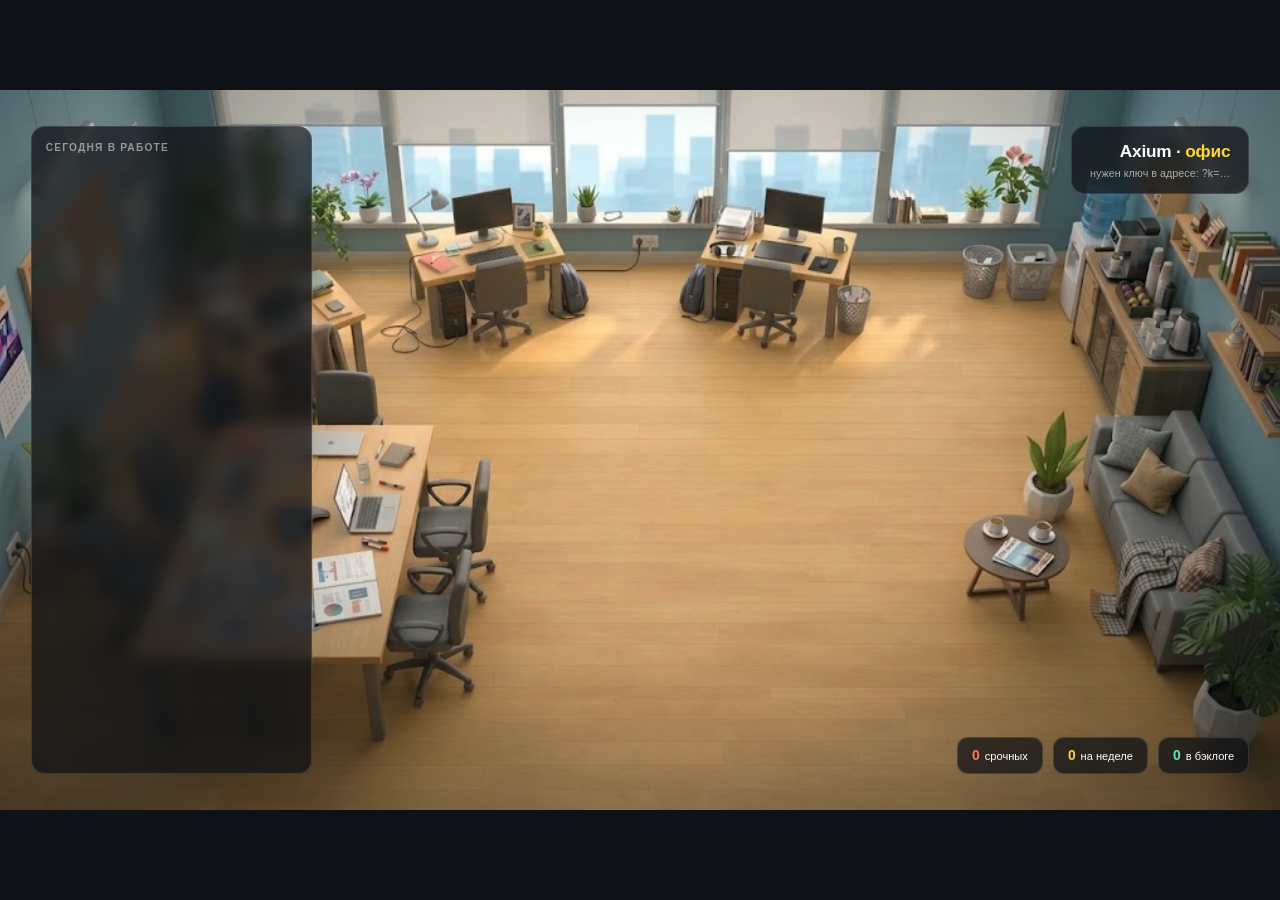
==== showcase.html @ 6e71ca3c "Add files via upload" ====
<!doctype html>
<html lang="ru">
<head>
<meta charset="utf-8">
<meta name="viewport" content="width=device-width, initial-scale=1">
<meta name="robots" content="noindex, nofollow">
<title>Axium · Офис</title>
<style>
  *{box-sizing:border-box; margin:0; padding:0}
  body{
    background:#0e1116; overflow:hidden; height:100vh;
    font:15px/1.4 -apple-system,BlinkMacSystemFont,"Segoe UI",Roboto,Arial,sans-serif;
    color:#fff; display:flex; align-items:center; justify-content:center;
  }
  .room{
    position:relative; width:min(100vw, calc(100vh * 16 / 9));
    aspect-ratio:16/9; overflow:hidden; background:#cbb9a4 center/cover no-repeat;
    background-image:url('office.png');
  }
  .room::after{
    content:''; position:absolute; inset:0; pointer-events:none;
    background:radial-gradient(ellipse at 50% 42%, rgba(0,0,0,0) 45%, rgba(10,14,20,.42) 100%);
  }

  /* ── шапка ── */
  .plate{
    position:absolute; right:2.4%; top:5%; z-index:5; text-align:right;
    background:rgba(14,17,22,.72); backdrop-filter:blur(8px);
    border:1px solid rgba(255,255,255,.12); border-radius:14px;
    padding:12px 18px; animation:fadeDown .8s both .2s;
  }
  .plate h1{font-size:1.15em; letter-spacing:-.2px; font-weight:650}
  .plate h1 span{color:#ffd43b}
  .plate p{font-size:.72em; opacity:.6; margin-top:3px}

  /* ── правая панель ── */
  .panel{
    position:absolute; left:2.4%; top:5%; bottom:5%; width:22%; z-index:5;
    background:rgba(14,17,22,.72); backdrop-filter:blur(8px);
    border:1px solid rgba(255,255,255,.12); border-radius:14px;
    padding:14px; display:flex; flex-direction:column; gap:7px;
    animation:fadeDown .8s both .4s;
  }
  .panel h2{font-size:.68em; letter-spacing:1.2px; text-transform:uppercase; opacity:.5}
  .row{
    display:flex; gap:8px; align-items:flex-start;
    background:rgba(255,255,255,.06); border-radius:9px; padding:7px 9px;
    font-size:.72em; line-height:1.3; opacity:0;
    animation:rowIn .5s forwards;
  }
  .row i{width:3px; align-self:stretch; border-radius:2px; flex:none}
  .row b{display:block; font-weight:500}
  .row small{opacity:.5; font-size:.85em}
  .row.hot{background:rgba(222,53,11,.18)}
  .panel .more{font-size:.68em; opacity:.4; margin-top:auto; text-align:right}

  /* ── люди ── */
  .guy{
    position:absolute; z-index:4; width:3.4%;
    transition:left 2.6s cubic-bezier(.45,.05,.3,1);
    transform:translateX(-50%);
  }
  .guy .spot{
    position:absolute; left:50%; bottom:-6%; width:150%; height:16%;
    transform:translateX(-50%); border-radius:50%;
    background:rgba(255,212,59,.75); filter:blur(.5px);
    box-shadow:0 0 14px rgba(255,212,59,.5);
  }
  .guy svg{position:relative; width:100%; display:block; filter:drop-shadow(0 6px 10px rgba(0,0,0,.35))}
  .guy.walk .leg-l{animation:step .46s linear infinite}
  .guy.walk .leg-r{animation:step .46s linear infinite .23s}
  .guy .torso{animation:idle 2.6s ease-in-out infinite}
  .guy.walk .torso{animation:bob .46s ease-in-out infinite}
  .tag{
    position:absolute; left:50%; top:102%; transform:translateX(-50%);
    background:#ffd43b; color:#1b1b1b; font-size:.62em; font-weight:650;
    padding:2px 9px; border-radius:999px; white-space:nowrap;
  }
  .bubble{
    position:absolute; left:50%; bottom:112%; transform:translateX(-50%) translateY(6px);
    width:max-content; max-width:16vw;
    background:rgba(255,255,255,.95); color:#1b2434;
    font-size:.68em; line-height:1.25; padding:7px 10px; border-radius:10px;
    box-shadow:0 8px 20px rgba(0,0,0,.3); opacity:0;
    transition:opacity .5s, transform .5s;
  }
  .bubble.on{opacity:1; transform:translateX(-50%) translateY(0)}
  .bubble::after{
    content:''; position:absolute; left:50%; top:100%; transform:translateX(-50%);
    border:6px solid transparent; border-top-color:rgba(255,255,255,.95);
  }
  .bubble b{display:block; font-size:.82em; font-weight:600; opacity:.45; margin-bottom:1px}
  .bubble.late{background:#ffe3dc}
  .bubble.late b{color:#b3310a; opacity:1}

  /* ── нижняя строка ── */
  .ticker{
    position:absolute; right:2.4%; bottom:5%; z-index:5; display:flex; gap:10px;
    animation:fadeUp .8s both .6s;
  }
  .ticker div{
    background:rgba(14,17,22,.72); backdrop-filter:blur(8px);
    border:1px solid rgba(255,255,255,.12); border-radius:11px;
    padding:8px 14px; font-size:.74em;
  }
  .ticker b{font-size:1.25em; font-weight:650; margin-right:5px}
  .ticker .r b{color:#ff7b5c}
  .ticker .y b{color:#ffd43b}
  .ticker .g b{color:#63e6be}

  @keyframes step{0%{transform:rotate(17deg)}50%{transform:rotate(-17deg)}100%{transform:rotate(17deg)}}
  @keyframes bob{0%,100%{transform:translateY(0)}50%{transform:translateY(-1.5%)}}
  @keyframes idle{0%,100%{transform:translateY(0)}50%{transform:translateY(-.6%)}}
  @keyframes fadeDown{from{opacity:0; transform:translateY(-14px)}to{opacity:1; transform:none}}
  @keyframes fadeUp{from{opacity:0; transform:translateY(14px)}to{opacity:1; transform:none}}
  @keyframes rowIn{to{opacity:1}}
</style>
</head>
<body>
<div class="room" id="room">
  <div class="plate">
    <h1>Axium · <span>офис</span></h1>
    <p id="sub">загружаю…</p>
  </div>

  <aside class="panel">
    <h2>Сегодня в работе</h2>
    <div id="rows"></div>
    <div class="more" id="more"></div>
  </aside>

  <div class="ticker">
    <div class="r"><b id="tHot">0</b>срочных</div>
    <div class="y"><b id="tWeek">0</b>на неделе</div>
    <div class="g"><b id="tPool">0</b>в бэклоге</div>
  </div>
</div>

<script>
const API_URL = 'https://script.google.com/macros/s/AKfycbzBWd4uyyfDpYFpPw9EAl_Adtm6e4mAiniJgj2uBRmBkP5G5zhpqmqu1cF1BFzKp-pR/exec';
const KEY = new URLSearchParams(location.search).get('k') || '';

const HEX = { 'Призвание':'#9b8cff', 'Cosmica':'#ff7ab0', 'Racing Stars':'#ff8a5c', 'Общее':'#9aa7b8' };
const SHIRT = ['#4c6ef5','#12b886','#f59f00','#e8590c','#845ef7','#15aabf'];
const HAIR  = ['#2b2420','#4a3426','#17161a','#6b4a2f','#2f2b45','#3a2b22'];

/* точки на полу — проценты от ширины и высоты комнаты.
   Подгоняются под картинку office.png. */
const SPOTS = [
  { x:40, y:70 }, { x:51, y:82 }, { x:62, y:70 }, { x:72, y:82 },
  { x:45, y:90 }, { x:68, y:56 }
];

let DATA = null;

async function load() {
  if (!KEY) { document.getElementById('sub').textContent = 'нужен ключ в адресе: ?k=…'; return; }
  try {
    const r = await fetch(API_URL + '?k=' + encodeURIComponent(KEY));
    const d = await r.json();
    if (d.error) { document.getElementById('sub').textContent = 'доступ не подтверждён'; return; }
    DATA = d; draw();
  } catch (e) {
    document.getElementById('sub').textContent = 'нет связи с доской';
  }
}

function draw() {
  const items = DATA.items.filter(x => x.status !== 'waiting');
  const hot  = items.filter(x => x.urgent || x.status === 'overdue' || !(x.owners || []).length);
  const week = items.filter(x => x.status === 'week' || x.status === 'overdue');
  const pool = items.filter(x => x.status === 'noDate' || x.status === 'later');

  document.getElementById('sub').textContent =
    'живая доска задач · обновлено ' + DATA.updated;
  document.getElementById('tHot').textContent = hot.length;
  document.getElementById('tWeek').textContent = week.length;
  document.getElementById('tPool').textContent = pool.length;

  /* правая панель */
  const show = week.slice().sort(r0).slice(0, 7);
  document.getElementById('rows').innerHTML = show.map((x, i) =>
    '<div class="row' + (x.status === 'overdue' ? ' hot' : '') + '" style="animation-delay:' +
    (0.6 + i * 0.12) + 's"><i style="background:' + (HEX[x.project] || '#9aa7b8') + '"></i>' +
    '<span><b>' + esc(cut(x.title, 46)) + '</b><small>' + esc(x.owner || 'ничья') + ' · ' +
    esc(x.project) + '</small></span></div>').join('');
  document.getElementById('more').textContent =
    week.length > 7 ? 'и ещё ' + (week.length - 7) : '';

  /* люди */
  const names = [...new Set(DATA.items.flatMap(x => x.owners || []))].sort();
  const room = document.getElementById('room');
  [...room.querySelectorAll('.guy')].forEach(g => g.remove());

  const used = SPOTS.slice(0, Math.max(names.length, 1));
  names.forEach((name, i) => {
    const mine = items.filter(t => (t.owners || []).includes(name)).sort(r0);
    const el = document.createElement('div');
    el.className = 'guy';
    el.dataset.i = i;
    el.style.left = used[i % used.length].x + '%';
    el.style.top  = used[i % used.length].y + '%';
    el.innerHTML =
      '<div class="bubble"></div>' + figure(SHIRT[i % 6], HAIR[i % 6]) +
      '<div class="spot"></div><div class="tag">' + esc(name) + '</div>';
    room.appendChild(el);
    cycle(el, mine, i);
  });

  wander();
}

const r0 = (a, b) => rank(a) - rank(b) ||
  ((a.due || '9').localeCompare(b.due || '9'));
const rank = x => x.status === 'overdue' ? 0 : x.status === 'week' ? 1 : x.status === 'noDate' ? 3 : 2;

/* реплика над головой: задачи человека по кругу */
function cycle(el, tasks, i) {
  const b = el.querySelector('.bubble');
  if (!tasks.length) {
    b.className = 'bubble';
    b.innerHTML = '<b>свободен</b>можно подхватить срочное';
    setTimeout(() => b.classList.add('on'), 1200 + i * 400);
    return;
  }
  let k = 0;
  const show = () => {
    const t = tasks[k % tasks.length];
    b.className = 'bubble' + (t.status === 'overdue' ? ' late' : '');
    b.innerHTML = '<b>' + esc(t.status === 'overdue' ? 'просрочено' : t.project) + '</b>' +
                  esc(cut(t.title, 52));
    b.classList.add('on');
    setTimeout(() => { b.classList.remove('on'); k++; }, 4200);
  };
  setTimeout(() => { show(); setInterval(show, 6000); }, 900 + i * 700);
}

/* кто-то время от времени переходит на другое место */
function wander() {
  setInterval(() => {
    const guys = [...document.querySelectorAll('.guy')];
    if (guys.length < 2) return;
    const g = guys[Math.floor(Math.random() * guys.length)];
    const free = SPOTS.filter(s =>
      !guys.some(o => Math.abs(parseFloat(o.style.left) - s.x) < 2));
    if (!free.length) return;
    const to = free[Math.floor(Math.random() * free.length)];
    g.classList.add('walk');
    g.style.left = to.x + '%';
    g.style.top = to.y + '%';
    setTimeout(() => g.classList.remove('walk'), 2700);
  }, 7000);
}

function figure(shirt, hair) {
  return '<svg viewBox="0 0 40 96">' +
    '<g class="torso">' +
      '<circle cx="20" cy="17" r="11" fill="#f3d2b4"/>' +
      '<path d="M9 13 q11 -11 22 0 q-11 -4 -22 0z" fill="' + hair + '"/>' +
      '<rect x="8" y="27" width="24" height="33" rx="10" fill="' + shirt + '"/>' +
      '<rect x="4"  y="30" width="6" height="24" rx="3" fill="' + shirt + '"/>' +
      '<rect x="30" y="30" width="6" height="24" rx="3" fill="' + shirt + '"/>' +
    '</g>' +
    '<g class="leg-l" style="transform-origin:16px 58px">' +
      '<rect x="12" y="58" width="7" height="32" rx="3.5" fill="#2f3b52"/></g>' +
    '<g class="leg-r" style="transform-origin:24px 58px">' +
      '<rect x="21" y="58" width="7" height="32" rx="3.5" fill="#2f3b52"/></g>' +
    '</svg>';
}

const cut = (s, n) => String(s).length > n ? String(s).slice(0, n - 1).trimEnd() + '…' : String(s);
const esc = s => String(s == null ? '' : s)
  .replace(/&/g, '&amp;').replace(/</g, '&lt;').replace(/>/g, '&gt;').replace(/"/g, '&quot;');

load();
setInterval(load, 300000);
</script>
</body>
</html>
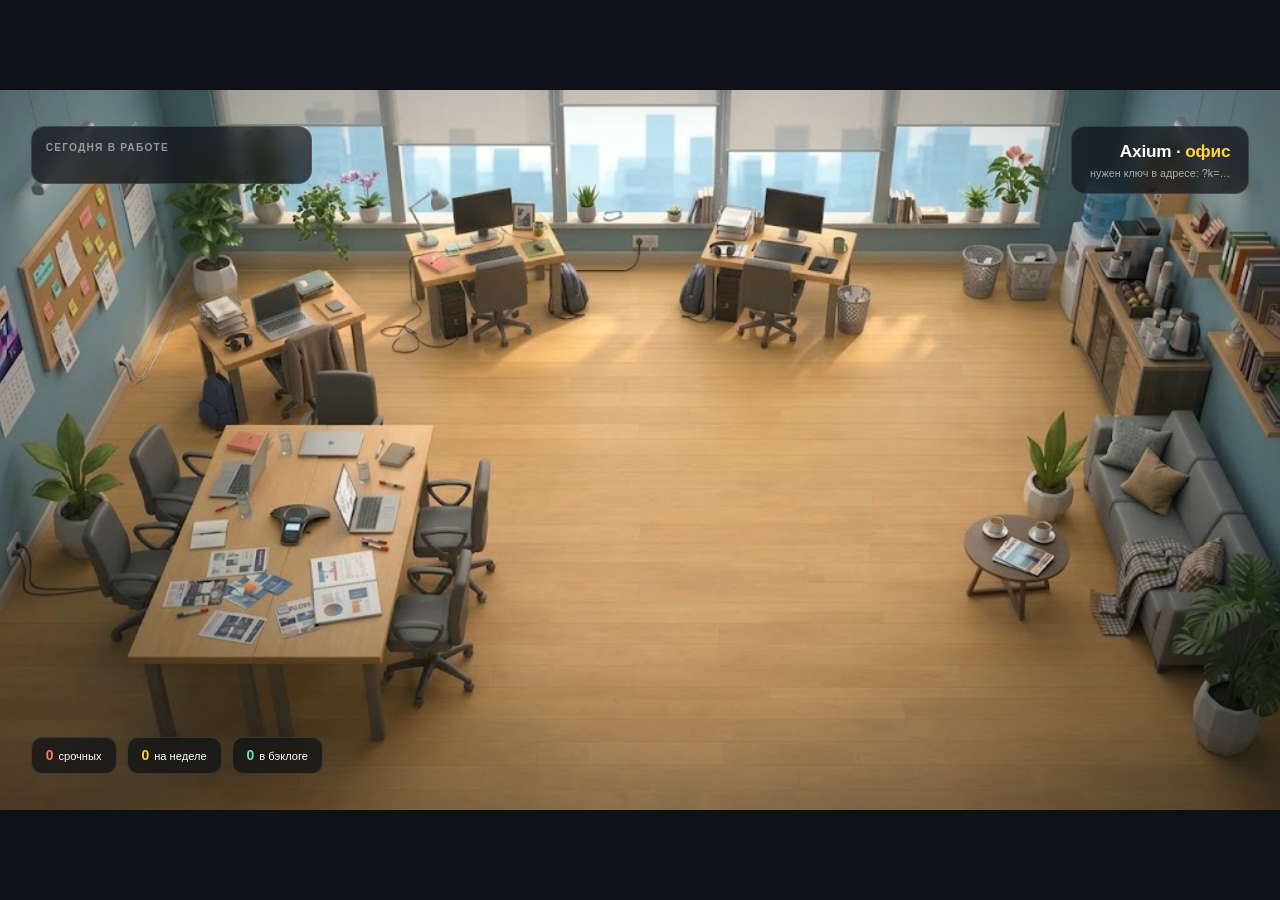
==== commit b0edcc35: "Add files via upload" ====
--- a/showcase.html
+++ b/showcase.html
@@ -35,7 +35,7 @@
 
   /* ── правая панель ── */
   .panel{
-    position:absolute; left:2.4%; top:5%; bottom:5%; width:22%; z-index:5;
+    position:absolute; left:2.4%; top:5%; max-height:72%; width:22%; z-index:5;
     background:rgba(14,17,22,.72); backdrop-filter:blur(8px);
     border:1px solid rgba(255,255,255,.12); border-radius:14px;
     padding:14px; display:flex; flex-direction:column; gap:7px;
@@ -56,7 +56,7 @@
 
   /* ── люди ── */
   .guy{
-    position:absolute; z-index:4; width:3.4%;
+    position:absolute; z-index:4; width:4.3%;
     transition:left 2.6s cubic-bezier(.45,.05,.3,1);
     transform:translateX(-50%);
   }
@@ -95,7 +95,7 @@
 
   /* ── нижняя строка ── */
   .ticker{
-    position:absolute; right:2.4%; bottom:5%; z-index:5; display:flex; gap:10px;
+    position:absolute; left:2.4%; bottom:5%; z-index:5; display:flex; gap:10px;
     animation:fadeUp .8s both .6s;
   }
   .ticker div{
@@ -147,8 +147,8 @@
 /* точки на полу — проценты от ширины и высоты комнаты.
    Подгоняются под картинку office.png. */
 const SPOTS = [
-  { x:40, y:70 }, { x:51, y:82 }, { x:62, y:70 }, { x:72, y:82 },
-  { x:45, y:90 }, { x:68, y:56 }
+  { x:37, y:62 }, { x:50, y:76 }, { x:63, y:62 }, { x:72, y:78 },
+  { x:43, y:86 }, { x:66, y:50 }
 ];
 
 let DATA = null;
@@ -177,15 +177,16 @@
   document.getElementById('tWeek').textContent = week.length;
   document.getElementById('tPool').textContent = pool.length;
 
-  /* правая панель */
-  const show = week.slice().sort(r0).slice(0, 7);
+  /* панель: задачи недели, а если их нет — ближайшие по сроку */
+  const base = week.length ? week : items.slice().filter(x => x.due);
+  const show = base.slice().sort(r0).slice(0, 7);
   document.getElementById('rows').innerHTML = show.map((x, i) =>
     '<div class="row' + (x.status === 'overdue' ? ' hot' : '') + '" style="animation-delay:' +
     (0.6 + i * 0.12) + 's"><i style="background:' + (HEX[x.project] || '#9aa7b8') + '"></i>' +
     '<span><b>' + esc(cut(x.title, 46)) + '</b><small>' + esc(x.owner || 'ничья') + ' · ' +
     esc(x.project) + '</small></span></div>').join('');
   document.getElementById('more').textContent =
-    week.length > 7 ? 'и ещё ' + (week.length - 7) : '';
+    base.length > 7 ? 'и ещё ' + (base.length - 7) : '';
 
   /* люди */
   const names = [...new Set(DATA.items.flatMap(x => x.owners || []))].sort();
@@ -201,7 +202,8 @@
     el.style.left = used[i % used.length].x + '%';
     el.style.top  = used[i % used.length].y + '%';
     el.innerHTML =
-      '<div class="bubble"></div>' + figure(SHIRT[i % 6], HAIR[i % 6]) +
+      '<div class="bubble" style="bottom:' + (112 + (i % 2) * 46) + '%"></div>' +
+      figure(SHIRT[i % 6], HAIR[i % 6]) +
       '<div class="spot"></div><div class="tag">' + esc(name) + '</div>';
     room.appendChild(el);
     cycle(el, mine, i);
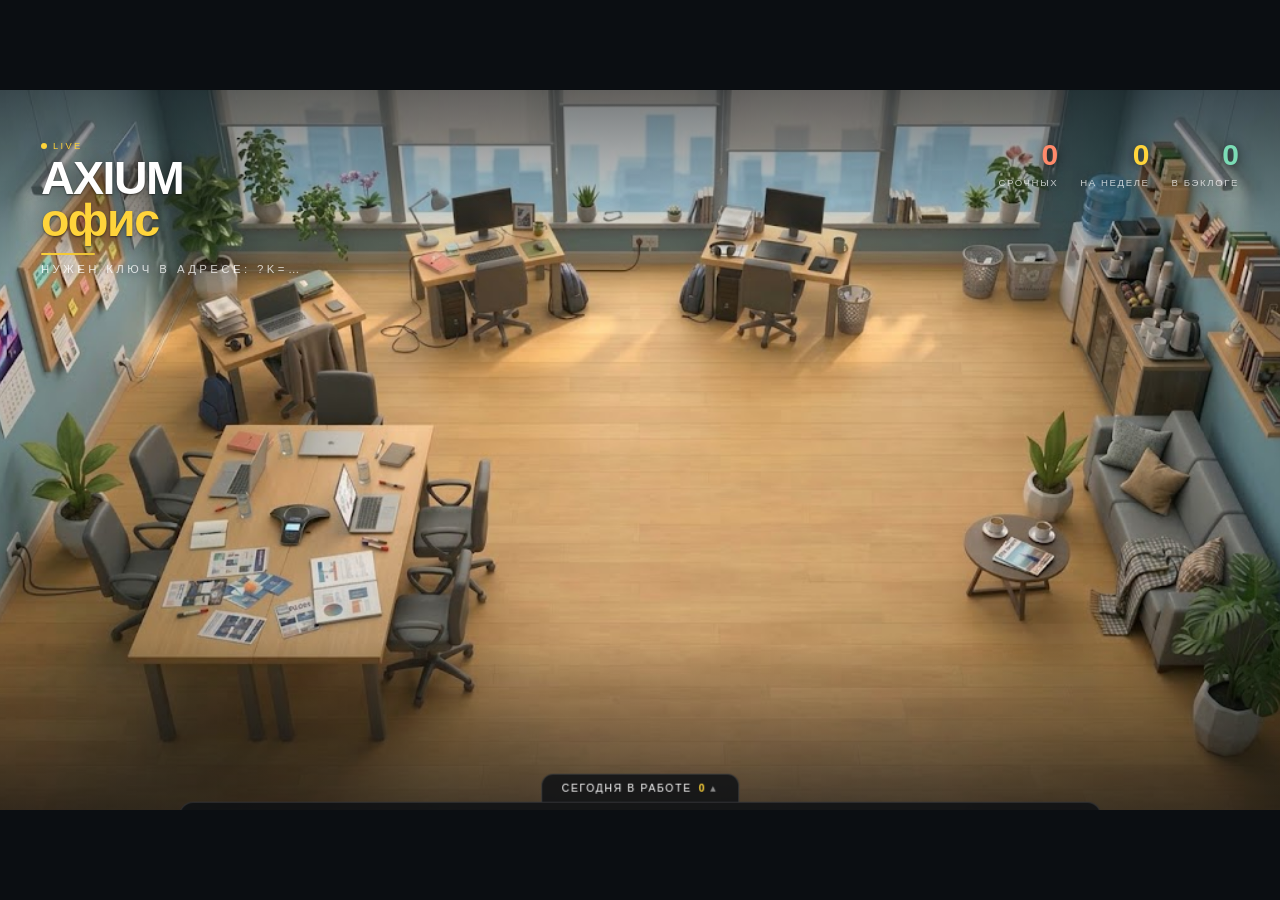
==== commit b82abcca: "Add files via upload" ====
--- a/showcase.html
+++ b/showcase.html
@@ -8,162 +8,195 @@
 <style>
   *{box-sizing:border-box; margin:0; padding:0}
   body{
-    background:#0e1116; overflow:hidden; height:100vh;
+    background:#0b0e12; overflow:hidden; height:100vh;
     font:15px/1.4 -apple-system,BlinkMacSystemFont,"Segoe UI",Roboto,Arial,sans-serif;
     color:#fff; display:flex; align-items:center; justify-content:center;
   }
   .room{
     position:relative; width:min(100vw, calc(100vh * 16 / 9));
-    aspect-ratio:16/9; overflow:hidden; background:#cbb9a4 center/cover no-repeat;
-    background-image:url('office.png');
-  }
-  .room::after{
-    content:''; position:absolute; inset:0; pointer-events:none;
-    background:radial-gradient(ellipse at 50% 42%, rgba(0,0,0,0) 45%, rgba(10,14,20,.42) 100%);
-  }
-
-  /* ── шапка ── */
-  .plate{
-    position:absolute; right:2.4%; top:5%; z-index:5; text-align:right;
-    background:rgba(14,17,22,.72); backdrop-filter:blur(8px);
-    border:1px solid rgba(255,255,255,.12); border-radius:14px;
-    padding:12px 18px; animation:fadeDown .8s both .2s;
-  }
-  .plate h1{font-size:1.15em; letter-spacing:-.2px; font-weight:650}
-  .plate h1 span{color:#ffd43b}
-  .plate p{font-size:.72em; opacity:.6; margin-top:3px}
-
-  /* ── правая панель ── */
-  .panel{
-    position:absolute; left:2.4%; top:5%; max-height:72%; width:22%; z-index:5;
-    background:rgba(14,17,22,.72); backdrop-filter:blur(8px);
-    border:1px solid rgba(255,255,255,.12); border-radius:14px;
-    padding:14px; display:flex; flex-direction:column; gap:7px;
-    animation:fadeDown .8s both .4s;
-  }
-  .panel h2{font-size:.68em; letter-spacing:1.2px; text-transform:uppercase; opacity:.5}
-  .row{
-    display:flex; gap:8px; align-items:flex-start;
-    background:rgba(255,255,255,.06); border-radius:9px; padding:7px 9px;
-    font-size:.72em; line-height:1.3; opacity:0;
-    animation:rowIn .5s forwards;
-  }
-  .row i{width:3px; align-self:stretch; border-radius:2px; flex:none}
-  .row b{display:block; font-weight:500}
-  .row small{opacity:.5; font-size:.85em}
-  .row.hot{background:rgba(222,53,11,.18)}
-  .panel .more{font-size:.68em; opacity:.4; margin-top:auto; text-align:right}
+    aspect-ratio:16/9; overflow:hidden;
+    background:#cbb9a4 center/cover no-repeat; background-image:url('office.png');
+  }
+  .room::before{
+    content:''; position:absolute; inset:0; pointer-events:none; z-index:1;
+    background:
+      linear-gradient(180deg, rgba(8,11,15,.55) 0%, rgba(8,11,15,0) 26%),
+      linear-gradient(0deg,  rgba(8,11,15,.6) 0%,  rgba(8,11,15,0) 24%);
+  }
+
+  /* ── титул ── */
+  .brand{position:absolute; left:3.2%; top:6%; z-index:6; animation:in .9s both .15s}
+  .brand .live{
+    display:inline-flex; align-items:center; gap:6px; font-size:.62em;
+    letter-spacing:2.4px; text-transform:uppercase; color:#ffd43b; margin-bottom:4px;
+  }
+  .brand .live i{
+    width:6px; height:6px; border-radius:50%; background:#ffd43b;
+    animation:pulse 1.9s ease-in-out infinite;
+  }
+  .brand h1{
+    font-size:3.1em; font-weight:800; letter-spacing:-1.5px; line-height:.92;
+    text-shadow:0 4px 24px rgba(0,0,0,.6), 0 1px 2px rgba(0,0,0,.5);
+  }
+  .brand h1 em{font-style:normal; color:#ffd43b}
+  .brand p{
+    font-size:.76em; letter-spacing:3.4px; text-transform:uppercase;
+    opacity:.75; margin-top:7px; text-shadow:0 2px 10px rgba(0,0,0,.7);
+  }
+  .brand .line{width:54px; height:2px; background:#ffd43b; margin:11px 0 0; border-radius:2px}
+
+  /* ── счётчики ── */
+  .stats{
+    position:absolute; right:3.2%; top:7%; z-index:6; display:flex; gap:22px;
+    text-align:right; animation:in .9s both .35s;
+  }
+  .stats div{text-shadow:0 2px 12px rgba(0,0,0,.7)}
+  .stats b{display:block; font-size:2em; font-weight:750; line-height:1}
+  .stats span{font-size:.64em; letter-spacing:1.6px; text-transform:uppercase; opacity:.7}
+  .stats .r b{color:#ff8a6b} .stats .y b{color:#ffd43b} .stats .g b{color:#7bdcb5}
+
+  /* ── нижняя выплывающая полка ── */
+  .dock{
+    position:absolute; left:50%; bottom:0; z-index:7; width:72%;
+    transform:translate(-50%, calc(100% - 2.4em));
+    transition:transform .55s cubic-bezier(.3,.8,.3,1);
+  }
+  .dock.open, .dock:hover{transform:translate(-50%, 0)}
+  .dock .handle{
+    margin:0 auto; width:max-content; cursor:default;
+    background:rgba(12,15,20,.82); backdrop-filter:blur(10px);
+    border:1px solid rgba(255,255,255,.14); border-bottom:0;
+    border-radius:12px 12px 0 0; padding:6px 20px 7px;
+    font-size:.7em; letter-spacing:1.6px; text-transform:uppercase;
+  }
+  .dock .handle b{color:#ffd43b; margin-left:7px}
+  .dock .handle::after{content:' ▴'; opacity:.5}
+  .dock.open .handle::after, .dock:hover .handle::after{content:' ▾'}
+  .dock .shelf{
+    display:flex; gap:9px; padding:12px; background:rgba(12,15,20,.82);
+    backdrop-filter:blur(10px); border:1px solid rgba(255,255,255,.14);
+    border-radius:14px 14px 0 0; margin-top:-1px;
+  }
+  .task{
+    flex:1 1 0; min-width:0; background:rgba(255,255,255,.07);
+    border-radius:10px; padding:9px 11px; border-left:3px solid #9aa7b8;
+  }
+  .task.late{background:rgba(222,53,11,.2); border-left-color:#ff6b45}
+  .task b{display:block; font-size:.74em; font-weight:500; line-height:1.3;
+          overflow:hidden; display:-webkit-box; -webkit-line-clamp:2; -webkit-box-orient:vertical}
+  .task small{display:block; font-size:.64em; opacity:.55; margin-top:4px}
 
   /* ── люди ── */
   .guy{
-    position:absolute; z-index:4; width:4.3%;
-    transition:left 2.6s cubic-bezier(.45,.05,.3,1);
-    transform:translateX(-50%);
-  }
+    position:absolute; z-index:4; width:4.6%; transform:translateX(-50%);
+    transition:left 2.6s cubic-bezier(.45,.05,.3,1), top 2.6s cubic-bezier(.45,.05,.3,1);
+  }
+  .guy:hover{z-index:9}
+  .guy svg{position:relative; width:100%; display:block;
+           filter:drop-shadow(0 7px 11px rgba(0,0,0,.4))}
   .guy .spot{
-    position:absolute; left:50%; bottom:-6%; width:150%; height:16%;
+    position:absolute; left:50%; bottom:-5%; width:140%; height:15%;
     transform:translateX(-50%); border-radius:50%;
-    background:rgba(255,212,59,.75); filter:blur(.5px);
-    box-shadow:0 0 14px rgba(255,212,59,.5);
-  }
-  .guy svg{position:relative; width:100%; display:block; filter:drop-shadow(0 6px 10px rgba(0,0,0,.35))}
+    background:rgba(255,212,59,.7); box-shadow:0 0 16px rgba(255,212,59,.55);
+  }
   .guy.walk .leg-l{animation:step .46s linear infinite}
   .guy.walk .leg-r{animation:step .46s linear infinite .23s}
-  .guy .torso{animation:idle 2.6s ease-in-out infinite}
+  .guy .torso{animation:idle 2.8s ease-in-out infinite}
   .guy.walk .torso{animation:bob .46s ease-in-out infinite}
+
   .tag{
-    position:absolute; left:50%; top:102%; transform:translateX(-50%);
-    background:#ffd43b; color:#1b1b1b; font-size:.62em; font-weight:650;
-    padding:2px 9px; border-radius:999px; white-space:nowrap;
-  }
-  .bubble{
-    position:absolute; left:50%; bottom:112%; transform:translateX(-50%) translateY(6px);
-    width:max-content; max-width:16vw;
-    background:rgba(255,255,255,.95); color:#1b2434;
-    font-size:.68em; line-height:1.25; padding:7px 10px; border-radius:10px;
-    box-shadow:0 8px 20px rgba(0,0,0,.3); opacity:0;
-    transition:opacity .5s, transform .5s;
-  }
-  .bubble.on{opacity:1; transform:translateX(-50%) translateY(0)}
-  .bubble::after{
+    position:absolute; left:50%; top:101%; transform:translateX(-50%);
+    display:flex; align-items:center; gap:5px; white-space:nowrap;
+    background:rgba(12,15,20,.86); backdrop-filter:blur(6px);
+    border:1px solid rgba(255,255,255,.16); border-radius:999px;
+    padding:3px 10px; font-size:.62em; font-weight:600;
+  }
+  .tag u{text-decoration:none}
+  .tag i{
+    font-style:normal; background:#ffd43b; color:#1b1b1b; border-radius:999px;
+    min-width:15px; text-align:center; padding:0 4px; font-size:.9em;
+  }
+  .tag i.hot{background:#ff5630; color:#fff}
+
+  /* карточка задач человека — только при наведении */
+  .card{
+    position:absolute; left:50%; bottom:118%; transform:translateX(-50%) translateY(8px);
+    width:16.5vw; min-width:190px; max-width:280px;
+    background:rgba(255,255,255,.97); color:#16202f; border-radius:13px;
+    box-shadow:0 14px 36px rgba(0,0,0,.4); padding:10px 11px;
+    opacity:0; pointer-events:none; transition:opacity .25s, transform .25s;
+  }
+  .guy:hover .card{opacity:1; transform:translateX(-50%) translateY(0)}
+  .card::after{
     content:''; position:absolute; left:50%; top:100%; transform:translateX(-50%);
-    border:6px solid transparent; border-top-color:rgba(255,255,255,.95);
-  }
-  .bubble b{display:block; font-size:.82em; font-weight:600; opacity:.45; margin-bottom:1px}
-  .bubble.late{background:#ffe3dc}
-  .bubble.late b{color:#b3310a; opacity:1}
-
-  /* ── нижняя строка ── */
-  .ticker{
-    position:absolute; left:2.4%; bottom:5%; z-index:5; display:flex; gap:10px;
-    animation:fadeUp .8s both .6s;
-  }
-  .ticker div{
-    background:rgba(14,17,22,.72); backdrop-filter:blur(8px);
-    border:1px solid rgba(255,255,255,.12); border-radius:11px;
-    padding:8px 14px; font-size:.74em;
-  }
-  .ticker b{font-size:1.25em; font-weight:650; margin-right:5px}
-  .ticker .r b{color:#ff7b5c}
-  .ticker .y b{color:#ffd43b}
-  .ticker .g b{color:#63e6be}
+    border:7px solid transparent; border-top-color:rgba(255,255,255,.97);
+  }
+  .card h3{font-size:.66em; letter-spacing:1.4px; text-transform:uppercase;
+           color:#8b95a7; margin-bottom:7px}
+  .card .it{display:flex; gap:7px; align-items:flex-start; padding:4px 0}
+  .card .it + .it{border-top:1px solid #eef0f3}
+  .card .it s{width:3px; align-self:stretch; border-radius:2px; text-decoration:none; flex:none}
+  .card .it b{font-size:.73em; font-weight:500; line-height:1.3; display:block}
+  .card .it small{font-size:.63em; color:#8b95a7}
+  .card .it.late b{color:#b3310a}
+  .card .none{font-size:.72em; color:#8b95a7}
 
   @keyframes step{0%{transform:rotate(17deg)}50%{transform:rotate(-17deg)}100%{transform:rotate(17deg)}}
   @keyframes bob{0%,100%{transform:translateY(0)}50%{transform:translateY(-1.5%)}}
-  @keyframes idle{0%,100%{transform:translateY(0)}50%{transform:translateY(-.6%)}}
-  @keyframes fadeDown{from{opacity:0; transform:translateY(-14px)}to{opacity:1; transform:none}}
-  @keyframes fadeUp{from{opacity:0; transform:translateY(14px)}to{opacity:1; transform:none}}
-  @keyframes rowIn{to{opacity:1}}
+  @keyframes idle{0%,100%{transform:translateY(0)}50%{transform:translateY(-.5%)}}
+  @keyframes in{from{opacity:0; transform:translateY(-12px)}to{opacity:1; transform:none}}
+  @keyframes pulse{0%,100%{opacity:1; transform:scale(1)}50%{opacity:.35; transform:scale(.8)}}
 </style>
 </head>
 <body>
 <div class="room" id="room">
-  <div class="plate">
-    <h1>Axium · <span>офис</span></h1>
+
+  <div class="brand">
+    <div class="live"><i></i>live</div>
+    <h1>AXIUM<br><em>офис</em></h1>
+    <div class="line"></div>
     <p id="sub">загружаю…</p>
   </div>
 
-  <aside class="panel">
-    <h2>Сегодня в работе</h2>
-    <div id="rows"></div>
-    <div class="more" id="more"></div>
-  </aside>
-
-  <div class="ticker">
-    <div class="r"><b id="tHot">0</b>срочных</div>
-    <div class="y"><b id="tWeek">0</b>на неделе</div>
-    <div class="g"><b id="tPool">0</b>в бэклоге</div>
+  <div class="stats">
+    <div class="r"><b id="tHot">0</b><span>срочных</span></div>
+    <div class="y"><b id="tWeek">0</b><span>на неделе</span></div>
+    <div class="g"><b id="tPool">0</b><span>в бэклоге</span></div>
   </div>
+
+  <div class="dock" id="dock">
+    <div class="handle">сегодня в работе<b id="dockN">0</b></div>
+    <div class="shelf" id="shelf"></div>
+  </div>
+
 </div>
 
 <script>
 const API_URL = 'https://script.google.com/macros/s/AKfycbzBWd4uyyfDpYFpPw9EAl_Adtm6e4mAiniJgj2uBRmBkP5G5zhpqmqu1cF1BFzKp-pR/exec';
 const KEY = new URLSearchParams(location.search).get('k') || '';
 
-const HEX = { 'Призвание':'#9b8cff', 'Cosmica':'#ff7ab0', 'Racing Stars':'#ff8a5c', 'Общее':'#9aa7b8' };
+const HEX = { 'Призвание':'#8f7dff', 'Cosmica':'#ff6ea8', 'Racing Stars':'#ff7a4d', 'Общее':'#93a1b3' };
 const SHIRT = ['#4c6ef5','#12b886','#f59f00','#e8590c','#845ef7','#15aabf'];
 const HAIR  = ['#2b2420','#4a3426','#17161a','#6b4a2f','#2f2b45','#3a2b22'];
-
-/* точки на полу — проценты от ширины и высоты комнаты.
-   Подгоняются под картинку office.png. */
+const MONTHS = ['янв','фев','мар','апр','мая','июн','июл','авг','сен','окт','ноя','дек'];
+
 const SPOTS = [
-  { x:37, y:62 }, { x:50, y:76 }, { x:63, y:62 }, { x:72, y:78 },
-  { x:43, y:86 }, { x:66, y:50 }
+  { x:37, y:60 }, { x:50, y:74 }, { x:63, y:60 }, { x:72, y:76 },
+  { x:43, y:84 }, { x:66, y:48 }
 ];
 
 let DATA = null;
 
 async function load() {
-  if (!KEY) { document.getElementById('sub').textContent = 'нужен ключ в адресе: ?k=…'; return; }
+  if (!KEY) { sub('нужен ключ в адресе: ?k=…'); return; }
   try {
     const r = await fetch(API_URL + '?k=' + encodeURIComponent(KEY));
     const d = await r.json();
-    if (d.error) { document.getElementById('sub').textContent = 'доступ не подтверждён'; return; }
+    if (d.error) { sub('доступ не подтверждён'); return; }
     DATA = d; draw();
-  } catch (e) {
-    document.getElementById('sub').textContent = 'нет связи с доской';
-  }
-}
+  } catch (e) { sub('нет связи с доской'); }
+}
+const sub = t => document.getElementById('sub').textContent = t;
 
 function draw() {
   const items = DATA.items.filter(x => x.status !== 'waiting');
@@ -171,87 +204,92 @@
   const week = items.filter(x => x.status === 'week' || x.status === 'overdue');
   const pool = items.filter(x => x.status === 'noDate' || x.status === 'later');
 
-  document.getElementById('sub').textContent =
-    'живая доска задач · обновлено ' + DATA.updated;
+  sub('доска задач · ' + DATA.updated.slice(11));
   document.getElementById('tHot').textContent = hot.length;
   document.getElementById('tWeek').textContent = week.length;
   document.getElementById('tPool').textContent = pool.length;
 
-  /* панель: задачи недели, а если их нет — ближайшие по сроку */
-  const base = week.length ? week : items.slice().filter(x => x.due);
-  const show = base.slice().sort(r0).slice(0, 7);
-  document.getElementById('rows').innerHTML = show.map((x, i) =>
-    '<div class="row' + (x.status === 'overdue' ? ' hot' : '') + '" style="animation-delay:' +
-    (0.6 + i * 0.12) + 's"><i style="background:' + (HEX[x.project] || '#9aa7b8') + '"></i>' +
-    '<span><b>' + esc(cut(x.title, 46)) + '</b><small>' + esc(x.owner || 'ничья') + ' · ' +
-    esc(x.project) + '</small></span></div>').join('');
-  document.getElementById('more').textContent =
-    base.length > 7 ? 'и ещё ' + (base.length - 7) : '';
+  /* нижняя полка */
+  const base = (week.length ? week : items.filter(x => x.due)).slice().sort(r0);
+  document.getElementById('dockN').textContent = base.length;
+  document.getElementById('shelf').innerHTML = base.slice(0, 5).map(x =>
+    '<div class="task' + (x.status === 'overdue' ? ' late' : '') +
+    '" style="border-left-color:' + (HEX[x.project] || '#93a1b3') + '">' +
+    '<b>' + esc(x.title) + '</b><small>' + esc(x.owner || 'ничья') + ' · ' +
+    esc(x.status === 'overdue' ? 'просрочено' : when(x)) + '</small></div>').join('')
+    || '<div class="task"><b>Пока пусто</b><small>ни одной задачи на неделе</small></div>';
 
   /* люди */
   const names = [...new Set(DATA.items.flatMap(x => x.owners || []))].sort();
   const room = document.getElementById('room');
   [...room.querySelectorAll('.guy')].forEach(g => g.remove());
 
-  const used = SPOTS.slice(0, Math.max(names.length, 1));
   names.forEach((name, i) => {
     const mine = items.filter(t => (t.owners || []).includes(name)).sort(r0);
+    const late = mine.filter(t => t.status === 'overdue').length;
+    const soon = mine.filter(t => t.status === 'week' || t.status === 'overdue').length;
+
     const el = document.createElement('div');
     el.className = 'guy';
-    el.dataset.i = i;
-    el.style.left = used[i % used.length].x + '%';
-    el.style.top  = used[i % used.length].y + '%';
+    el.style.left = SPOTS[i % SPOTS.length].x + '%';
+    el.style.top  = SPOTS[i % SPOTS.length].y + '%';
     el.innerHTML =
-      '<div class="bubble" style="bottom:' + (112 + (i % 2) * 46) + '%"></div>' +
-      figure(SHIRT[i % 6], HAIR[i % 6]) +
-      '<div class="spot"></div><div class="tag">' + esc(name) + '</div>';
+      card(name, mine) + figure(SHIRT[i % 6], HAIR[i % 6]) +
+      '<div class="spot"></div>' +
+      '<div class="tag"><u>' + esc(name) + '</u>' +
+      (soon ? '<i class="' + (late ? 'hot' : '') + '">' + soon + '</i>' : '') + '</div>';
     room.appendChild(el);
-    cycle(el, mine, i);
   });
 
   wander();
-}
-
-const r0 = (a, b) => rank(a) - rank(b) ||
-  ((a.due || '9').localeCompare(b.due || '9'));
+  breathe();
+}
+
+function card(name, tasks) {
+  const body = tasks.length
+    ? tasks.slice(0, 6).map(t =>
+        '<div class="it' + (t.status === 'overdue' ? ' late' : '') + '">' +
+        '<s style="background:' + (HEX[t.project] || '#93a1b3') + '"></s><span><b>' +
+        esc(t.title) + '</b><small>' + esc(t.project) + ' · ' +
+        esc(t.status === 'overdue' ? 'просрочено' : when(t)) + '</small></span></div>').join('') +
+      (tasks.length > 6 ? '<div class="none" style="padding-top:6px">и ещё ' + (tasks.length - 6) + '</div>' : '')
+    : '<div class="none">Свободен — можно отдать срочное</div>';
+  return '<div class="card"><h3>' + esc(name) + '</h3>' + body + '</div>';
+}
+
+const r0 = (a, b) => rank(a) - rank(b) || ((a.due || '9').localeCompare(b.due || '9'));
 const rank = x => x.status === 'overdue' ? 0 : x.status === 'week' ? 1 : x.status === 'noDate' ? 3 : 2;
-
-/* реплика над головой: задачи человека по кругу */
-function cycle(el, tasks, i) {
-  const b = el.querySelector('.bubble');
-  if (!tasks.length) {
-    b.className = 'bubble';
-    b.innerHTML = '<b>свободен</b>можно подхватить срочное';
-    setTimeout(() => b.classList.add('on'), 1200 + i * 400);
-    return;
-  }
-  let k = 0;
+const when = x => x.due ? (+x.due.slice(8, 10)) + ' ' + MONTHS[+x.due.slice(5, 7) - 1] : 'без срока';
+
+/* полка сама выезжает раз в полминуты и прячется */
+function breathe() {
+  const d = document.getElementById('dock');
+  if (d.dataset.on) return;
+  d.dataset.on = 1;
   const show = () => {
-    const t = tasks[k % tasks.length];
-    b.className = 'bubble' + (t.status === 'overdue' ? ' late' : '');
-    b.innerHTML = '<b>' + esc(t.status === 'overdue' ? 'просрочено' : t.project) + '</b>' +
-                  esc(cut(t.title, 52));
-    b.classList.add('on');
-    setTimeout(() => { b.classList.remove('on'); k++; }, 4200);
+    d.classList.add('open');
+    setTimeout(() => d.classList.remove('open'), 7000);
   };
-  setTimeout(() => { show(); setInterval(show, 6000); }, 900 + i * 700);
+  setTimeout(show, 2500);
+  setInterval(show, 30000);
 }
 
 /* кто-то время от времени переходит на другое место */
 function wander() {
-  setInterval(() => {
+  if (window.__w) return;
+  window.__w = setInterval(() => {
     const guys = [...document.querySelectorAll('.guy')];
     if (guys.length < 2) return;
     const g = guys[Math.floor(Math.random() * guys.length)];
     const free = SPOTS.filter(s =>
-      !guys.some(o => Math.abs(parseFloat(o.style.left) - s.x) < 2));
+      !guys.some(o => Math.abs(parseFloat(o.style.left) - s.x) < 3));
     if (!free.length) return;
     const to = free[Math.floor(Math.random() * free.length)];
     g.classList.add('walk');
     g.style.left = to.x + '%';
-    g.style.top = to.y + '%';
+    g.style.top  = to.y + '%';
     setTimeout(() => g.classList.remove('walk'), 2700);
-  }, 7000);
+  }, 9000);
 }
 
 function figure(shirt, hair) {
@@ -270,7 +308,6 @@
     '</svg>';
 }
 
-const cut = (s, n) => String(s).length > n ? String(s).slice(0, n - 1).trimEnd() + '…' : String(s);
 const esc = s => String(s == null ? '' : s)
   .replace(/&/g, '&amp;').replace(/</g, '&lt;').replace(/>/g, '&gt;').replace(/"/g, '&quot;');
 
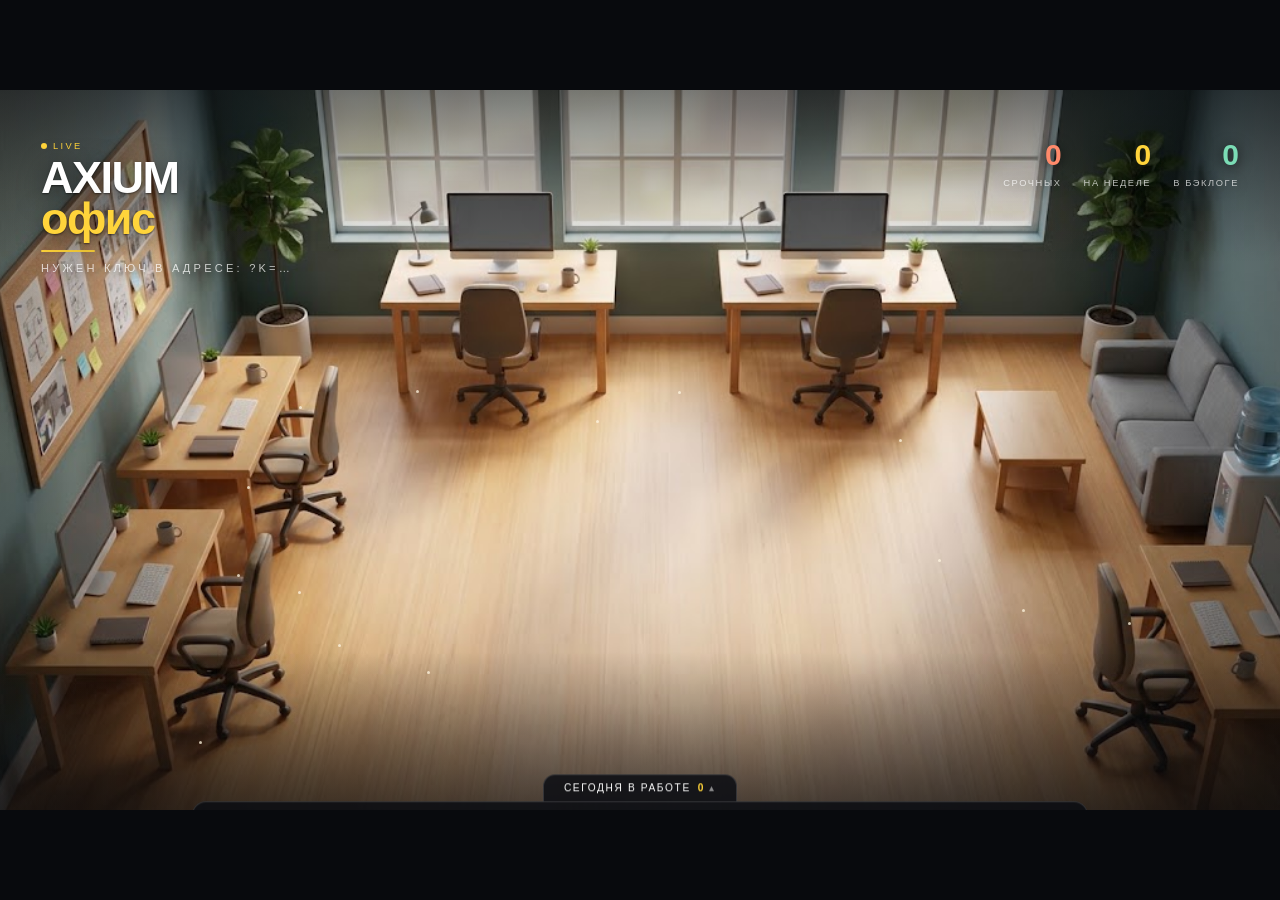
==== commit 2401056d: "Add files via upload" ====
--- a/showcase.html
+++ b/showcase.html
@@ -8,148 +8,196 @@
 <style>
   *{box-sizing:border-box; margin:0; padding:0}
   body{
-    background:#0b0e12; overflow:hidden; height:100vh;
+    background:#080a0d; overflow:hidden; height:100vh;
     font:15px/1.4 -apple-system,BlinkMacSystemFont,"Segoe UI",Roboto,Arial,sans-serif;
     color:#fff; display:flex; align-items:center; justify-content:center;
   }
   .room{
     position:relative; width:min(100vw, calc(100vh * 16 / 9));
     aspect-ratio:16/9; overflow:hidden;
-    background:#cbb9a4 center/cover no-repeat; background-image:url('office.png');
-  }
-  .room::before{
-    content:''; position:absolute; inset:0; pointer-events:none; z-index:1;
+    background:#c8b9a4 center/cover no-repeat; background-image:url('office.png');
+  }
+
+  /* ── атмосфера ── */
+  .vign{
+    position:absolute; inset:0; z-index:1; pointer-events:none;
     background:
-      linear-gradient(180deg, rgba(8,11,15,.55) 0%, rgba(8,11,15,0) 26%),
-      linear-gradient(0deg,  rgba(8,11,15,.6) 0%,  rgba(8,11,15,0) 24%);
+      linear-gradient(180deg, rgba(6,9,13,.52) 0%, rgba(6,9,13,0) 24%),
+      linear-gradient(0deg,  rgba(6,9,13,.58) 0%, rgba(6,9,13,0) 22%),
+      radial-gradient(ellipse at 50% 45%, rgba(0,0,0,0) 52%, rgba(6,9,13,.34) 100%);
+  }
+  .sweep{
+    position:absolute; top:-20%; left:-40%; width:40%; height:150%; z-index:1;
+    pointer-events:none; transform:skewX(-22deg);
+    background:linear-gradient(90deg, rgba(255,240,205,0) 0%, rgba(255,240,205,.14) 50%, rgba(255,240,205,0) 100%);
+    animation:sweep 17s linear infinite;
+  }
+  .dust{position:absolute; inset:0; z-index:2; pointer-events:none; overflow:hidden}
+  .dust i{
+    position:absolute; width:3px; height:3px; border-radius:50%;
+    background:rgba(255,246,224,.75); filter:blur(.4px);
+    animation:float 19s linear infinite;
   }
 
   /* ── титул ── */
-  .brand{position:absolute; left:3.2%; top:6%; z-index:6; animation:in .9s both .15s}
+  .brand{position:absolute; left:3.2%; top:6%; z-index:8; animation:in .9s both .15s}
   .brand .live{
     display:inline-flex; align-items:center; gap:6px; font-size:.62em;
     letter-spacing:2.4px; text-transform:uppercase; color:#ffd43b; margin-bottom:4px;
   }
-  .brand .live i{
-    width:6px; height:6px; border-radius:50%; background:#ffd43b;
-    animation:pulse 1.9s ease-in-out infinite;
-  }
-  .brand h1{
-    font-size:3.1em; font-weight:800; letter-spacing:-1.5px; line-height:.92;
-    text-shadow:0 4px 24px rgba(0,0,0,.6), 0 1px 2px rgba(0,0,0,.5);
-  }
+  .brand .live i{width:6px; height:6px; border-radius:50%; background:#ffd43b;
+                 animation:pulse 1.9s ease-in-out infinite}
+  .brand h1{font-size:3em; font-weight:800; letter-spacing:-1.5px; line-height:.92;
+            text-shadow:0 4px 26px rgba(0,0,0,.65), 0 1px 2px rgba(0,0,0,.5)}
   .brand h1 em{font-style:normal; color:#ffd43b}
-  .brand p{
-    font-size:.76em; letter-spacing:3.4px; text-transform:uppercase;
-    opacity:.75; margin-top:7px; text-shadow:0 2px 10px rgba(0,0,0,.7);
-  }
-  .brand .line{width:54px; height:2px; background:#ffd43b; margin:11px 0 0; border-radius:2px}
+  .brand .line{width:54px; height:2px; background:#ffd43b; margin-top:11px; border-radius:2px}
+  .brand p{font-size:.74em; letter-spacing:3.2px; text-transform:uppercase;
+           opacity:.72; margin-top:9px; text-shadow:0 2px 10px rgba(0,0,0,.8)}
 
   /* ── счётчики ── */
-  .stats{
-    position:absolute; right:3.2%; top:7%; z-index:6; display:flex; gap:22px;
-    text-align:right; animation:in .9s both .35s;
-  }
-  .stats div{text-shadow:0 2px 12px rgba(0,0,0,.7)}
+  .stats{position:absolute; right:3.2%; top:7%; z-index:8; display:flex; gap:22px;
+         text-align:right; animation:in .9s both .35s}
+  .stats div{text-shadow:0 2px 14px rgba(0,0,0,.8)}
   .stats b{display:block; font-size:2em; font-weight:750; line-height:1}
-  .stats span{font-size:.64em; letter-spacing:1.6px; text-transform:uppercase; opacity:.7}
+  .stats span{font-size:.62em; letter-spacing:1.6px; text-transform:uppercase; opacity:.7}
   .stats .r b{color:#ff8a6b} .stats .y b{color:#ffd43b} .stats .g b{color:#7bdcb5}
 
-  /* ── нижняя выплывающая полка ── */
-  .dock{
-    position:absolute; left:50%; bottom:0; z-index:7; width:72%;
-    transform:translate(-50%, calc(100% - 2.4em));
-    transition:transform .55s cubic-bezier(.3,.8,.3,1);
-  }
+  /* ── нижняя полка ── */
+  .dock{position:absolute; left:50%; bottom:0; z-index:9; width:70%;
+        transform:translate(-50%, calc(100% - 2.4em));
+        transition:transform .55s cubic-bezier(.3,.8,.3,1)}
   .dock.open, .dock:hover{transform:translate(-50%, 0)}
-  .dock .handle{
-    margin:0 auto; width:max-content; cursor:default;
-    background:rgba(12,15,20,.82); backdrop-filter:blur(10px);
+  .dock .handle{margin:0 auto; width:max-content;
+    background:rgba(10,13,18,.84); backdrop-filter:blur(10px);
     border:1px solid rgba(255,255,255,.14); border-bottom:0;
     border-radius:12px 12px 0 0; padding:6px 20px 7px;
-    font-size:.7em; letter-spacing:1.6px; text-transform:uppercase;
-  }
+    font-size:.68em; letter-spacing:1.6px; text-transform:uppercase}
   .dock .handle b{color:#ffd43b; margin-left:7px}
   .dock .handle::after{content:' ▴'; opacity:.5}
   .dock.open .handle::after, .dock:hover .handle::after{content:' ▾'}
-  .dock .shelf{
-    display:flex; gap:9px; padding:12px; background:rgba(12,15,20,.82);
+  .dock .shelf{display:flex; gap:9px; padding:12px; background:rgba(10,13,18,.84);
     backdrop-filter:blur(10px); border:1px solid rgba(255,255,255,.14);
-    border-radius:14px 14px 0 0; margin-top:-1px;
-  }
-  .task{
-    flex:1 1 0; min-width:0; background:rgba(255,255,255,.07);
-    border-radius:10px; padding:9px 11px; border-left:3px solid #9aa7b8;
-  }
+    border-radius:14px 14px 0 0; margin-top:-1px}
+  .task{flex:1 1 0; min-width:0; background:rgba(255,255,255,.07);
+        border-radius:10px; padding:9px 11px; border-left:3px solid #9aa7b8}
   .task.late{background:rgba(222,53,11,.2); border-left-color:#ff6b45}
-  .task b{display:block; font-size:.74em; font-weight:500; line-height:1.3;
-          overflow:hidden; display:-webkit-box; -webkit-line-clamp:2; -webkit-box-orient:vertical}
-  .task small{display:block; font-size:.64em; opacity:.55; margin-top:4px}
+  .task b{font-size:.73em; font-weight:500; line-height:1.3; overflow:hidden;
+          display:-webkit-box; -webkit-line-clamp:2; -webkit-box-orient:vertical}
+  .task small{display:block; font-size:.63em; opacity:.55; margin-top:4px}
+
+  /* ── экран монитора ── */
+  .screen{
+    position:absolute; z-index:2; transform:translate(-50%,-50%);
+    width:5.4%; aspect-ratio:16/10; border-radius:3px; pointer-events:none;
+    background:linear-gradient(165deg,#5d8cff 0%,#2a52c9 55%,#17307a 100%);
+    opacity:.22; filter:blur(.6px);
+    transition:opacity .7s, box-shadow .7s;
+    box-shadow:0 0 14px rgba(90,140,255,.25);
+  }
+  .screen.on{opacity:.9; box-shadow:0 0 26px 8px rgba(90,140,255,.45)}
+  .screen.on::before{
+    content:''; position:absolute; inset:12% 10%;
+    background:repeating-linear-gradient(180deg,
+      rgba(255,255,255,.5) 0 1px, rgba(255,255,255,0) 1px 4px);
+    opacity:.5; animation:scan 3.4s linear infinite;
+  }
+  .screen.on::after{
+    content:''; position:absolute; inset:0; background:#cfe0ff; opacity:0;
+    animation:flick 6s steps(1) infinite;
+  }
+  .glow{
+    position:absolute; z-index:2; transform:translate(-50%,-50%);
+    width:13%; aspect-ratio:1; border-radius:50%; pointer-events:none;
+    background:radial-gradient(circle, rgba(120,160,255,.3) 0%, rgba(120,160,255,0) 68%);
+    opacity:0; transition:opacity .7s;
+  }
+  .glow.on{opacity:1}
+
+  /* ── метка задач на столе ── */
+  .desk{position:absolute; z-index:6; transform:translate(-50%,-50%)}
+  .desk:hover{z-index:12}
+  .pin{position:relative; display:flex; align-items:center; justify-content:center;
+    width:1.9em; height:1.9em; border-radius:50%; cursor:default;
+    background:#ffd43b; color:#17181b; font-size:.64em; font-weight:750;
+    box-shadow:0 3px 12px rgba(0,0,0,.45)}
+  .pin.hot{background:#ff5630; color:#fff}
+  .pin span{position:absolute; inset:0; border-radius:50%; background:inherit;
+            opacity:.5; animation:ping 2.6s ease-out infinite}
+  .desk .who{position:absolute; left:50%; top:118%; transform:translateX(-50%);
+    white-space:nowrap; font-size:.58em; font-weight:600; letter-spacing:.4px;
+    text-shadow:0 1px 5px rgba(0,0,0,.9); opacity:.92}
+  .desk .card{bottom:auto; top:134%; transform:translateX(-50%) translateY(-8px)}
+  .desk:hover .card{opacity:1; transform:translateX(-50%) translateY(0)}
+  .desk .card::after{top:auto; bottom:100%; border-top-color:transparent;
+                     border-bottom-color:rgba(255,255,255,.97)}
 
   /* ── люди ── */
-  .guy{
-    position:absolute; z-index:4; width:4.6%; transform:translateX(-50%);
-    transition:left 2.6s cubic-bezier(.45,.05,.3,1), top 2.6s cubic-bezier(.45,.05,.3,1);
-  }
-  .guy:hover{z-index:9}
+  .guy{position:absolute; z-index:5; width:4.4%;
+       transform:translate(-50%,-100%);
+       transition:left 2.6s cubic-bezier(.45,.05,.3,1), top 2.6s cubic-bezier(.45,.05,.3,1),
+                  filter .3s, opacity .3s}
+  .guy:hover{z-index:12}
   .guy svg{position:relative; width:100%; display:block;
-           filter:drop-shadow(0 7px 11px rgba(0,0,0,.4))}
-  .guy .spot{
-    position:absolute; left:50%; bottom:-5%; width:140%; height:15%;
+           filter:drop-shadow(0 8px 12px rgba(0,0,0,.42))}
+  .guy .shade{position:absolute; left:50%; bottom:-3%; width:135%; height:11%;
     transform:translateX(-50%); border-radius:50%;
-    background:rgba(255,212,59,.7); box-shadow:0 0 16px rgba(255,212,59,.55);
-  }
+    background:rgba(255,212,59,.6); box-shadow:0 0 18px rgba(255,212,59,.5)}
   .guy.walk .leg-l{animation:step .46s linear infinite}
   .guy.walk .leg-r{animation:step .46s linear infinite .23s}
-  .guy .torso{animation:idle 2.8s ease-in-out infinite}
+  .guy .torso{animation:breathe 3.6s ease-in-out infinite}
   .guy.walk .torso{animation:bob .46s ease-in-out infinite}
-
-  .tag{
-    position:absolute; left:50%; top:101%; transform:translateX(-50%);
-    display:flex; align-items:center; gap:5px; white-space:nowrap;
-    background:rgba(12,15,20,.86); backdrop-filter:blur(6px);
+  .guy .eyes{animation:blink 5.2s infinite}
+  .guy.type .arm-l{animation:tap .34s ease-in-out infinite}
+  .guy.type .arm-r{animation:tap .34s ease-in-out infinite .17s}
+  .room.focus .guy:not(.sel), .room.focus .desk:not(.sel){opacity:.35}
+
+  .tag{position:absolute; left:50%; top:101%; transform:translateX(-50%);
+    white-space:nowrap; background:rgba(10,13,18,.86); backdrop-filter:blur(6px);
     border:1px solid rgba(255,255,255,.16); border-radius:999px;
-    padding:3px 10px; font-size:.62em; font-weight:600;
-  }
-  .tag u{text-decoration:none}
-  .tag i{
-    font-style:normal; background:#ffd43b; color:#1b1b1b; border-radius:999px;
-    min-width:15px; text-align:center; padding:0 4px; font-size:.9em;
-  }
-  .tag i.hot{background:#ff5630; color:#fff}
-
-  /* карточка задач человека — только при наведении */
-  .card{
-    position:absolute; left:50%; bottom:118%; transform:translateX(-50%) translateY(8px);
+    padding:3px 11px; font-size:.6em; font-weight:600}
+
+  .card{position:absolute; left:50%; bottom:118%; transform:translateX(-50%) translateY(8px);
     width:16.5vw; min-width:190px; max-width:280px;
     background:rgba(255,255,255,.97); color:#16202f; border-radius:13px;
-    box-shadow:0 14px 36px rgba(0,0,0,.4); padding:10px 11px;
-    opacity:0; pointer-events:none; transition:opacity .25s, transform .25s;
-  }
+    box-shadow:0 16px 40px rgba(0,0,0,.45); padding:10px 11px;
+    opacity:0; pointer-events:none; transition:opacity .25s, transform .25s}
   .guy:hover .card{opacity:1; transform:translateX(-50%) translateY(0)}
-  .card::after{
-    content:''; position:absolute; left:50%; top:100%; transform:translateX(-50%);
-    border:7px solid transparent; border-top-color:rgba(255,255,255,.97);
-  }
-  .card h3{font-size:.66em; letter-spacing:1.4px; text-transform:uppercase;
+  .card::after{content:''; position:absolute; left:50%; top:100%; transform:translateX(-50%);
+    border:7px solid transparent; border-top-color:rgba(255,255,255,.97)}
+  .card h3{font-size:.64em; letter-spacing:1.4px; text-transform:uppercase;
            color:#8b95a7; margin-bottom:7px}
   .card .it{display:flex; gap:7px; align-items:flex-start; padding:4px 0}
   .card .it + .it{border-top:1px solid #eef0f3}
   .card .it s{width:3px; align-self:stretch; border-radius:2px; text-decoration:none; flex:none}
-  .card .it b{font-size:.73em; font-weight:500; line-height:1.3; display:block}
-  .card .it small{font-size:.63em; color:#8b95a7}
+  .card .it b{font-size:.72em; font-weight:500; line-height:1.3; display:block}
+  .card .it small{font-size:.62em; color:#8b95a7}
   .card .it.late b{color:#b3310a}
-  .card .none{font-size:.72em; color:#8b95a7}
+  .card .none{font-size:.71em; color:#8b95a7}
 
   @keyframes step{0%{transform:rotate(17deg)}50%{transform:rotate(-17deg)}100%{transform:rotate(17deg)}}
   @keyframes bob{0%,100%{transform:translateY(0)}50%{transform:translateY(-1.5%)}}
-  @keyframes idle{0%,100%{transform:translateY(0)}50%{transform:translateY(-.5%)}}
+  @keyframes breathe{0%,100%{transform:translateY(0) scaleY(1)}50%{transform:translateY(-.4%) scaleY(1.012)}}
+  @keyframes tap{0%,100%{transform:rotate(-4deg)}50%{transform:rotate(4deg)}}
+  @keyframes blink{0%,96%,100%{transform:scaleY(1)}98%{transform:scaleY(.08)}}
   @keyframes in{from{opacity:0; transform:translateY(-12px)}to{opacity:1; transform:none}}
   @keyframes pulse{0%,100%{opacity:1; transform:scale(1)}50%{opacity:.35; transform:scale(.8)}}
+  @keyframes ping{0%{transform:scale(1); opacity:.5}70%,100%{transform:scale(2.4); opacity:0}}
+  @keyframes scan{from{transform:translateY(0)}to{transform:translateY(8px)}}
+  @keyframes flick{0%,97%{opacity:0}98%{opacity:.16}99%{opacity:0}}
+  @keyframes sweep{from{transform:translateX(0) skewX(-22deg)}
+                   to{transform:translateX(370%) skewX(-22deg)}}
+  @keyframes float{
+    from{transform:translate(0,0); opacity:0}
+    10%{opacity:.8} 90%{opacity:.5}
+    to{transform:translate(60px,-220px); opacity:0}
+  }
 </style>
 </head>
 <body>
 <div class="room" id="room">
+  <div class="sweep"></div>
+  <div class="dust" id="dust"></div>
+  <div class="vign"></div>
 
   <div class="brand">
     <div class="live"><i></i>live</div>
@@ -168,7 +216,6 @@
     <div class="handle">сегодня в работе<b id="dockN">0</b></div>
     <div class="shelf" id="shelf"></div>
   </div>
-
 </div>
 
 <script>
@@ -178,14 +225,33 @@
 const HEX = { 'Призвание':'#8f7dff', 'Cosmica':'#ff6ea8', 'Racing Stars':'#ff7a4d', 'Общее':'#93a1b3' };
 const SHIRT = ['#4c6ef5','#12b886','#f59f00','#e8590c','#845ef7','#15aabf'];
 const HAIR  = ['#2b2420','#4a3426','#17161a','#6b4a2f','#2f2b45','#3a2b22'];
+const SKIN  = ['#f3d2b4','#e8c09a','#f6dcc2','#dbab84','#f1cdae','#e3bb95'];
 const MONTHS = ['янв','фев','мар','апр','мая','июн','июл','авг','сен','окт','ноя','дек'];
 
-const SPOTS = [
-  { x:37, y:60 }, { x:50, y:74 }, { x:63, y:60 }, { x:72, y:76 },
-  { x:43, y:84 }, { x:66, y:48 }
+/* Рабочие места под office.png.
+   screen — центр монитора, stand — где стоят ноги человека. */
+const DESKS = [
+  { screen:{ x:39,   y:18.5 }, stand:{ x:39, y:45 } },  /* задний левый  */
+  { screen:{ x:64.5, y:18   }, stand:{ x:64, y:45 } },  /* задний правый */
+  { screen:{ x:15,   y:38   }, stand:{ x:29, y:54 } },  /* слева верхний */
+  { screen:{ x:6.5,  y:61   }, stand:{ x:25, y:84 } }   /* слева нижний  */
 ];
+const LOUNGE = [{ x:78, y:62 }, { x:62, y:74 }, { x:48, y:80 }];
 
 let DATA = null;
+
+/* пылинки */
+(() => {
+  const d = document.getElementById('dust');
+  for (let i = 0; i < 14; i++) {
+    const s = document.createElement('i');
+    s.style.left = (10 + Math.random() * 80) + '%';
+    s.style.top = (40 + Math.random() * 55) + '%';
+    s.style.animationDelay = (-Math.random() * 19) + 's';
+    s.style.animationDuration = (14 + Math.random() * 12) + 's';
+    d.appendChild(s);
+  }
+})();
 
 async function load() {
   if (!KEY) { sub('нужен ключ в адресе: ?k=…'); return; }
@@ -209,7 +275,6 @@
   document.getElementById('tWeek').textContent = week.length;
   document.getElementById('tPool').textContent = pool.length;
 
-  /* нижняя полка */
   const base = (week.length ? week : items.filter(x => x.due)).slice().sort(r0);
   document.getElementById('dockN').textContent = base.length;
   document.getElementById('shelf').innerHTML = base.slice(0, 5).map(x =>
@@ -219,30 +284,62 @@
     esc(x.status === 'overdue' ? 'просрочено' : when(x)) + '</small></div>').join('')
     || '<div class="task"><b>Пока пусто</b><small>ни одной задачи на неделе</small></div>';
 
-  /* люди */
   const names = [...new Set(DATA.items.flatMap(x => x.owners || []))].sort();
   const room = document.getElementById('room');
-  [...room.querySelectorAll('.guy')].forEach(g => g.remove());
+  room.querySelectorAll('.guy,.desk,.screen,.glow').forEach(n => n.remove());
 
   names.forEach((name, i) => {
     const mine = items.filter(t => (t.owners || []).includes(name)).sort(r0);
     const late = mine.filter(t => t.status === 'overdue').length;
-    const soon = mine.filter(t => t.status === 'week' || t.status === 'overdue').length;
-
+    const seat = DESKS[i % DESKS.length];
+    const key = 'p' + i;
+
+    /* свечение монитора */
+    const sc = document.createElement('div');
+    sc.className = 'screen on'; sc.dataset.k = key;
+    sc.style.left = seat.screen.x + '%'; sc.style.top = seat.screen.y + '%';
+    room.appendChild(sc);
+
+    const gl = document.createElement('div');
+    gl.className = 'glow on'; gl.dataset.k = key;
+    gl.style.left = seat.screen.x + '%'; gl.style.top = seat.screen.y + '%';
+    room.appendChild(gl);
+
+    /* метка с числом задач */
+    const d = document.createElement('div');
+    d.className = 'desk'; d.dataset.k = key;
+    d.style.left = seat.screen.x + '%';
+    d.style.top = (seat.screen.y + 7) + '%';
+    d.innerHTML = '<div class="pin' + (late ? ' hot' : '') + '"><span></span>' +
+      (mine.length || '') + '</div><div class="who">' + esc(name) + '</div>' + card(name, mine);
+    room.appendChild(d);
+
+    /* человек */
     const el = document.createElement('div');
-    el.className = 'guy';
-    el.style.left = SPOTS[i % SPOTS.length].x + '%';
-    el.style.top  = SPOTS[i % SPOTS.length].y + '%';
-    el.innerHTML =
-      card(name, mine) + figure(SHIRT[i % 6], HAIR[i % 6]) +
-      '<div class="spot"></div>' +
-      '<div class="tag"><u>' + esc(name) + '</u>' +
-      (soon ? '<i class="' + (late ? 'hot' : '') + '">' + soon + '</i>' : '') + '</div>';
+    el.className = 'guy type'; el.dataset.k = key;
+    el.dataset.home = seat.stand.x + ',' + seat.stand.y;
+    el.style.left = seat.stand.x + '%';
+    el.style.top  = seat.stand.y + '%';
+    el.innerHTML = card(name, mine) + figure(i) +
+      '<div class="shade"></div><div class="tag">' + esc(name) + '</div>';
     room.appendChild(el);
+
+    [d, el].forEach(n => {
+      n.addEventListener('mouseenter', () => focus(key, true));
+      n.addEventListener('mouseleave', () => focus(key, false));
+    });
   });
 
   wander();
   breathe();
+}
+
+/* наведение: подсвечиваем пару человек + его монитор */
+function focus(key, on) {
+  const room = document.getElementById('room');
+  room.classList.toggle('focus', on);
+  room.querySelectorAll('[data-k]').forEach(n =>
+    n.classList.toggle('sel', on && n.dataset.k === key));
 }
 
 function card(name, tasks) {
@@ -261,50 +358,74 @@
 const rank = x => x.status === 'overdue' ? 0 : x.status === 'week' ? 1 : x.status === 'noDate' ? 3 : 2;
 const when = x => x.due ? (+x.due.slice(8, 10)) + ' ' + MONTHS[+x.due.slice(5, 7) - 1] : 'без срока';
 
-/* полка сама выезжает раз в полминуты и прячется */
 function breathe() {
   const d = document.getElementById('dock');
   if (d.dataset.on) return;
   d.dataset.on = 1;
-  const show = () => {
-    d.classList.add('open');
-    setTimeout(() => d.classList.remove('open'), 7000);
-  };
+  const show = () => { d.classList.add('open'); setTimeout(() => d.classList.remove('open'), 7000); };
   setTimeout(show, 2500);
   setInterval(show, 30000);
 }
 
-/* кто-то время от времени переходит на другое место */
+/* отходит от стола — монитор засыпает; вернулся — просыпается */
 function wander() {
   if (window.__w) return;
   window.__w = setInterval(() => {
-    const guys = [...document.querySelectorAll('.guy')];
-    if (guys.length < 2) return;
+    const guys = [...document.querySelectorAll('.guy')].filter(g => !g.dataset.away);
+    if (!guys.length) return;
     const g = guys[Math.floor(Math.random() * guys.length)];
-    const free = SPOTS.filter(s =>
-      !guys.some(o => Math.abs(parseFloat(o.style.left) - s.x) < 3));
-    if (!free.length) return;
-    const to = free[Math.floor(Math.random() * free.length)];
-    g.classList.add('walk');
-    g.style.left = to.x + '%';
-    g.style.top  = to.y + '%';
-    setTimeout(() => g.classList.remove('walk'), 2700);
-  }, 9000);
-}
-
-function figure(shirt, hair) {
-  return '<svg viewBox="0 0 40 96">' +
+    const to = LOUNGE[Math.floor(Math.random() * LOUNGE.length)];
+    g.dataset.away = 1;
+    g.classList.remove('type');
+    screens(g.dataset.k, false);
+    move(g, to.x, to.y);
+    setTimeout(() => {
+      const [hx, hy] = g.dataset.home.split(',');
+      move(g, +hx, +hy);
+      setTimeout(() => { g.classList.add('type'); screens(g.dataset.k, true); }, 2600);
+      delete g.dataset.away;
+    }, 15000);
+  }, 12000);
+}
+
+function screens(key, on) {
+  document.querySelectorAll('.screen[data-k="' + key + '"], .glow[data-k="' + key + '"]')
+    .forEach(n => n.classList.toggle('on', on));
+}
+
+function move(g, x, y) {
+  g.classList.add('walk');
+  g.style.left = x + '%';
+  g.style.top  = y + '%';
+  clearTimeout(g.__t);
+  g.__t = setTimeout(() => g.classList.remove('walk'), 2700);
+}
+
+function figure(i) {
+  const shirt = SHIRT[i % 6], hair = HAIR[i % 6], skin = SKIN[i % 6];
+  return '<svg viewBox="0 0 44 104">' +
     '<g class="torso">' +
-      '<circle cx="20" cy="17" r="11" fill="#f3d2b4"/>' +
-      '<path d="M9 13 q11 -11 22 0 q-11 -4 -22 0z" fill="' + hair + '"/>' +
-      '<rect x="8" y="27" width="24" height="33" rx="10" fill="' + shirt + '"/>' +
-      '<rect x="4"  y="30" width="6" height="24" rx="3" fill="' + shirt + '"/>' +
-      '<rect x="30" y="30" width="6" height="24" rx="3" fill="' + shirt + '"/>' +
+      '<circle cx="22" cy="18" r="11.5" fill="' + skin + '"/>' +
+      '<path d="M10.5 15 q11.5 -12 23 0 q-4 -5 -11.5 -5 q-7.5 0 -11.5 5z" fill="' + hair + '"/>' +
+      '<g class="eyes" style="transform-origin:22px 19px">' +
+        '<circle cx="18.4" cy="19" r="1.5" fill="#2b2420"/>' +
+        '<circle cx="25.6" cy="19" r="1.5" fill="#2b2420"/>' +
+      '</g>' +
+      '<rect x="9" y="29" width="26" height="35" rx="10" fill="' + shirt + '"/>' +
+      '<path d="M18 29 h8 l-4 6z" fill="rgba(255,255,255,.22)"/>' +
+      '<g class="arm-l" style="transform-origin:10px 33px">' +
+        '<rect x="4" y="32" width="6.5" height="25" rx="3.2" fill="' + shirt + '"/>' +
+        '<circle cx="7.2" cy="58" r="3.4" fill="' + skin + '"/></g>' +
+      '<g class="arm-r" style="transform-origin:34px 33px">' +
+        '<rect x="33.5" y="32" width="6.5" height="25" rx="3.2" fill="' + shirt + '"/>' +
+        '<circle cx="36.8" cy="58" r="3.4" fill="' + skin + '"/></g>' +
     '</g>' +
-    '<g class="leg-l" style="transform-origin:16px 58px">' +
-      '<rect x="12" y="58" width="7" height="32" rx="3.5" fill="#2f3b52"/></g>' +
-    '<g class="leg-r" style="transform-origin:24px 58px">' +
-      '<rect x="21" y="58" width="7" height="32" rx="3.5" fill="#2f3b52"/></g>' +
+    '<g class="leg-l" style="transform-origin:17px 62px">' +
+      '<rect x="13" y="62" width="7.5" height="33" rx="3.5" fill="#2f3b52"/>' +
+      '<rect x="11.6" y="93" width="9.5" height="5" rx="2.4" fill="#1e2735"/></g>' +
+    '<g class="leg-r" style="transform-origin:27px 62px">' +
+      '<rect x="23.5" y="62" width="7.5" height="33" rx="3.5" fill="#2f3b52"/>' +
+      '<rect x="22.9" y="93" width="9.5" height="5" rx="2.4" fill="#1e2735"/></g>' +
     '</svg>';
 }
 
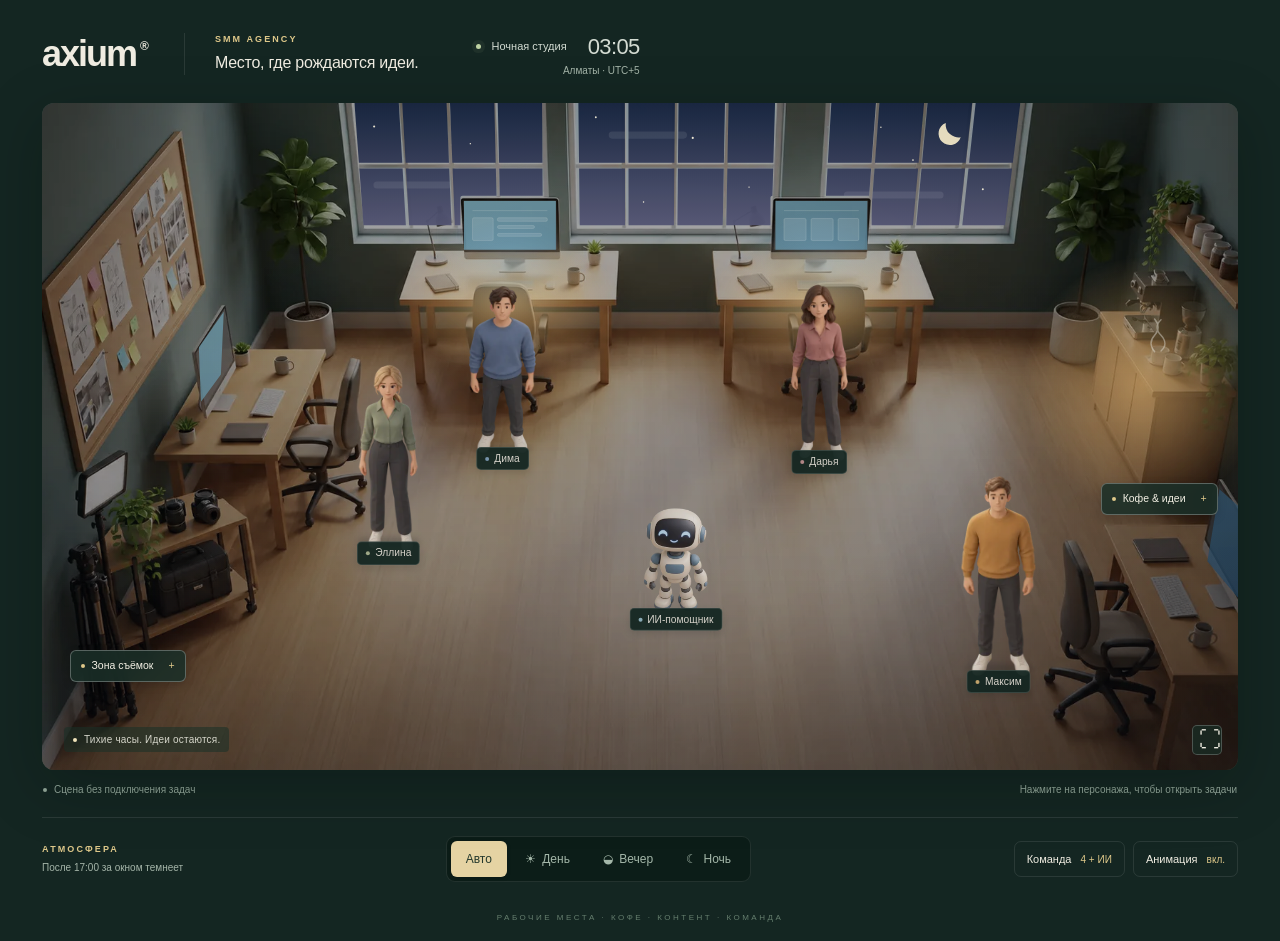
==== commit 371fc890: "Add files via upload" ====
--- a/showcase.html
+++ b/showcase.html
@@ -1,439 +1,292 @@
 <!doctype html>
+<!-- Standalone Axium office: all artwork, CSS and JavaScript are embedded.
+No build step or external assets. Open in a browser. Existing board tasks use ?k=YOUR_KEY.
+Lighting uses Asia/Almaty: darkening starts at 17:00, night at 19:00.
+Source project: https://github.com/R0S1nante/axium-board/pull/1 -->
 <html lang="ru">
 <head>
-<meta charset="utf-8">
-<meta name="viewport" content="width=device-width, initial-scale=1">
-<meta name="robots" content="noindex, nofollow">
-<title>Axium · Офис</title>
-<style>
-  *{box-sizing:border-box; margin:0; padding:0}
-  body{
-    background:#080a0d; overflow:hidden; height:100vh;
-    font:15px/1.4 -apple-system,BlinkMacSystemFont,"Segoe UI",Roboto,Arial,sans-serif;
-    color:#fff; display:flex; align-items:center; justify-content:center;
-  }
-  .room{
-    position:relative; width:min(100vw, calc(100vh * 16 / 9));
-    aspect-ratio:16/9; overflow:hidden;
-    background:#c8b9a4 center/cover no-repeat; background-image:url('office.png');
-  }
-
-  /* ── атмосфера ── */
-  .vign{
-    position:absolute; inset:0; z-index:1; pointer-events:none;
-    background:
-      linear-gradient(180deg, rgba(6,9,13,.52) 0%, rgba(6,9,13,0) 24%),
-      linear-gradient(0deg,  rgba(6,9,13,.58) 0%, rgba(6,9,13,0) 22%),
-      radial-gradient(ellipse at 50% 45%, rgba(0,0,0,0) 52%, rgba(6,9,13,.34) 100%);
-  }
-  .sweep{
-    position:absolute; top:-20%; left:-40%; width:40%; height:150%; z-index:1;
-    pointer-events:none; transform:skewX(-22deg);
-    background:linear-gradient(90deg, rgba(255,240,205,0) 0%, rgba(255,240,205,.14) 50%, rgba(255,240,205,0) 100%);
-    animation:sweep 17s linear infinite;
-  }
-  .dust{position:absolute; inset:0; z-index:2; pointer-events:none; overflow:hidden}
-  .dust i{
-    position:absolute; width:3px; height:3px; border-radius:50%;
-    background:rgba(255,246,224,.75); filter:blur(.4px);
-    animation:float 19s linear infinite;
-  }
-
-  /* ── титул ── */
-  .brand{position:absolute; left:3.2%; top:6%; z-index:8; animation:in .9s both .15s}
-  .brand .live{
-    display:inline-flex; align-items:center; gap:6px; font-size:.62em;
-    letter-spacing:2.4px; text-transform:uppercase; color:#ffd43b; margin-bottom:4px;
-  }
-  .brand .live i{width:6px; height:6px; border-radius:50%; background:#ffd43b;
-                 animation:pulse 1.9s ease-in-out infinite}
-  .brand h1{font-size:3em; font-weight:800; letter-spacing:-1.5px; line-height:.92;
-            text-shadow:0 4px 26px rgba(0,0,0,.65), 0 1px 2px rgba(0,0,0,.5)}
-  .brand h1 em{font-style:normal; color:#ffd43b}
-  .brand .line{width:54px; height:2px; background:#ffd43b; margin-top:11px; border-radius:2px}
-  .brand p{font-size:.74em; letter-spacing:3.2px; text-transform:uppercase;
-           opacity:.72; margin-top:9px; text-shadow:0 2px 10px rgba(0,0,0,.8)}
-
-  /* ── счётчики ── */
-  .stats{position:absolute; right:3.2%; top:7%; z-index:8; display:flex; gap:22px;
-         text-align:right; animation:in .9s both .35s}
-  .stats div{text-shadow:0 2px 14px rgba(0,0,0,.8)}
-  .stats b{display:block; font-size:2em; font-weight:750; line-height:1}
-  .stats span{font-size:.62em; letter-spacing:1.6px; text-transform:uppercase; opacity:.7}
-  .stats .r b{color:#ff8a6b} .stats .y b{color:#ffd43b} .stats .g b{color:#7bdcb5}
-
-  /* ── нижняя полка ── */
-  .dock{position:absolute; left:50%; bottom:0; z-index:9; width:70%;
-        transform:translate(-50%, calc(100% - 2.4em));
-        transition:transform .55s cubic-bezier(.3,.8,.3,1)}
-  .dock.open, .dock:hover{transform:translate(-50%, 0)}
-  .dock .handle{margin:0 auto; width:max-content;
-    background:rgba(10,13,18,.84); backdrop-filter:blur(10px);
-    border:1px solid rgba(255,255,255,.14); border-bottom:0;
-    border-radius:12px 12px 0 0; padding:6px 20px 7px;
-    font-size:.68em; letter-spacing:1.6px; text-transform:uppercase}
-  .dock .handle b{color:#ffd43b; margin-left:7px}
-  .dock .handle::after{content:' ▴'; opacity:.5}
-  .dock.open .handle::after, .dock:hover .handle::after{content:' ▾'}
-  .dock .shelf{display:flex; gap:9px; padding:12px; background:rgba(10,13,18,.84);
-    backdrop-filter:blur(10px); border:1px solid rgba(255,255,255,.14);
-    border-radius:14px 14px 0 0; margin-top:-1px}
-  .task{flex:1 1 0; min-width:0; background:rgba(255,255,255,.07);
-        border-radius:10px; padding:9px 11px; border-left:3px solid #9aa7b8}
-  .task.late{background:rgba(222,53,11,.2); border-left-color:#ff6b45}
-  .task b{font-size:.73em; font-weight:500; line-height:1.3; overflow:hidden;
-          display:-webkit-box; -webkit-line-clamp:2; -webkit-box-orient:vertical}
-  .task small{display:block; font-size:.63em; opacity:.55; margin-top:4px}
-
-  /* ── экран монитора ── */
-  .screen{
-    position:absolute; z-index:2; transform:translate(-50%,-50%);
-    width:5.4%; aspect-ratio:16/10; border-radius:3px; pointer-events:none;
-    background:linear-gradient(165deg,#5d8cff 0%,#2a52c9 55%,#17307a 100%);
-    opacity:.22; filter:blur(.6px);
-    transition:opacity .7s, box-shadow .7s;
-    box-shadow:0 0 14px rgba(90,140,255,.25);
-  }
-  .screen.on{opacity:.9; box-shadow:0 0 26px 8px rgba(90,140,255,.45)}
-  .screen.on::before{
-    content:''; position:absolute; inset:12% 10%;
-    background:repeating-linear-gradient(180deg,
-      rgba(255,255,255,.5) 0 1px, rgba(255,255,255,0) 1px 4px);
-    opacity:.5; animation:scan 3.4s linear infinite;
-  }
-  .screen.on::after{
-    content:''; position:absolute; inset:0; background:#cfe0ff; opacity:0;
-    animation:flick 6s steps(1) infinite;
-  }
-  .glow{
-    position:absolute; z-index:2; transform:translate(-50%,-50%);
-    width:13%; aspect-ratio:1; border-radius:50%; pointer-events:none;
-    background:radial-gradient(circle, rgba(120,160,255,.3) 0%, rgba(120,160,255,0) 68%);
-    opacity:0; transition:opacity .7s;
-  }
-  .glow.on{opacity:1}
-
-  /* ── метка задач на столе ── */
-  .desk{position:absolute; z-index:6; transform:translate(-50%,-50%)}
-  .desk:hover{z-index:12}
-  .pin{position:relative; display:flex; align-items:center; justify-content:center;
-    width:1.9em; height:1.9em; border-radius:50%; cursor:default;
-    background:#ffd43b; color:#17181b; font-size:.64em; font-weight:750;
-    box-shadow:0 3px 12px rgba(0,0,0,.45)}
-  .pin.hot{background:#ff5630; color:#fff}
-  .pin span{position:absolute; inset:0; border-radius:50%; background:inherit;
-            opacity:.5; animation:ping 2.6s ease-out infinite}
-  .desk .who{position:absolute; left:50%; top:118%; transform:translateX(-50%);
-    white-space:nowrap; font-size:.58em; font-weight:600; letter-spacing:.4px;
-    text-shadow:0 1px 5px rgba(0,0,0,.9); opacity:.92}
-  .desk .card{bottom:auto; top:134%; transform:translateX(-50%) translateY(-8px)}
-  .desk:hover .card{opacity:1; transform:translateX(-50%) translateY(0)}
-  .desk .card::after{top:auto; bottom:100%; border-top-color:transparent;
-                     border-bottom-color:rgba(255,255,255,.97)}
-
-  /* ── люди ── */
-  .guy{position:absolute; z-index:5; width:4.4%;
-       transform:translate(-50%,-100%);
-       transition:left 2.6s cubic-bezier(.45,.05,.3,1), top 2.6s cubic-bezier(.45,.05,.3,1),
-                  filter .3s, opacity .3s}
-  .guy:hover{z-index:12}
-  .guy svg{position:relative; width:100%; display:block;
-           filter:drop-shadow(0 8px 12px rgba(0,0,0,.42))}
-  .guy .shade{position:absolute; left:50%; bottom:-3%; width:135%; height:11%;
-    transform:translateX(-50%); border-radius:50%;
-    background:rgba(255,212,59,.6); box-shadow:0 0 18px rgba(255,212,59,.5)}
-  .guy.walk .leg-l{animation:step .46s linear infinite}
-  .guy.walk .leg-r{animation:step .46s linear infinite .23s}
-  .guy .torso{animation:breathe 3.6s ease-in-out infinite}
-  .guy.walk .torso{animation:bob .46s ease-in-out infinite}
-  .guy .eyes{animation:blink 5.2s infinite}
-  .guy.type .arm-l{animation:tap .34s ease-in-out infinite}
-  .guy.type .arm-r{animation:tap .34s ease-in-out infinite .17s}
-  .room.focus .guy:not(.sel), .room.focus .desk:not(.sel){opacity:.35}
-
-  .tag{position:absolute; left:50%; top:101%; transform:translateX(-50%);
-    white-space:nowrap; background:rgba(10,13,18,.86); backdrop-filter:blur(6px);
-    border:1px solid rgba(255,255,255,.16); border-radius:999px;
-    padding:3px 11px; font-size:.6em; font-weight:600}
-
-  .card{position:absolute; left:50%; bottom:118%; transform:translateX(-50%) translateY(8px);
-    width:16.5vw; min-width:190px; max-width:280px;
-    background:rgba(255,255,255,.97); color:#16202f; border-radius:13px;
-    box-shadow:0 16px 40px rgba(0,0,0,.45); padding:10px 11px;
-    opacity:0; pointer-events:none; transition:opacity .25s, transform .25s}
-  .guy:hover .card{opacity:1; transform:translateX(-50%) translateY(0)}
-  .card::after{content:''; position:absolute; left:50%; top:100%; transform:translateX(-50%);
-    border:7px solid transparent; border-top-color:rgba(255,255,255,.97)}
-  .card h3{font-size:.64em; letter-spacing:1.4px; text-transform:uppercase;
-           color:#8b95a7; margin-bottom:7px}
-  .card .it{display:flex; gap:7px; align-items:flex-start; padding:4px 0}
-  .card .it + .it{border-top:1px solid #eef0f3}
-  .card .it s{width:3px; align-self:stretch; border-radius:2px; text-decoration:none; flex:none}
-  .card .it b{font-size:.72em; font-weight:500; line-height:1.3; display:block}
-  .card .it small{font-size:.62em; color:#8b95a7}
-  .card .it.late b{color:#b3310a}
-  .card .none{font-size:.71em; color:#8b95a7}
-
-  @keyframes step{0%{transform:rotate(17deg)}50%{transform:rotate(-17deg)}100%{transform:rotate(17deg)}}
-  @keyframes bob{0%,100%{transform:translateY(0)}50%{transform:translateY(-1.5%)}}
-  @keyframes breathe{0%,100%{transform:translateY(0) scaleY(1)}50%{transform:translateY(-.4%) scaleY(1.012)}}
-  @keyframes tap{0%,100%{transform:rotate(-4deg)}50%{transform:rotate(4deg)}}
-  @keyframes blink{0%,96%,100%{transform:scaleY(1)}98%{transform:scaleY(.08)}}
-  @keyframes in{from{opacity:0; transform:translateY(-12px)}to{opacity:1; transform:none}}
-  @keyframes pulse{0%,100%{opacity:1; transform:scale(1)}50%{opacity:.35; transform:scale(.8)}}
-  @keyframes ping{0%{transform:scale(1); opacity:.5}70%,100%{transform:scale(2.4); opacity:0}}
-  @keyframes scan{from{transform:translateY(0)}to{transform:translateY(8px)}}
-  @keyframes flick{0%,97%{opacity:0}98%{opacity:.16}99%{opacity:0}}
-  @keyframes sweep{from{transform:translateX(0) skewX(-22deg)}
-                   to{transform:translateX(370%) skewX(-22deg)}}
-  @keyframes float{
-    from{transform:translate(0,0); opacity:0}
-    10%{opacity:.8} 90%{opacity:.5}
-    to{transform:translate(60px,-220px); opacity:0}
-  }
+  <meta charset="utf-8">
+  <meta name="viewport" content="width=device-width, initial-scale=1">
+  <meta name="robots" content="noindex, nofollow">
+  <meta name="referrer" content="no-referrer">
+  <meta name="theme-color" content="#142622">
+  <title>Axium · Живой офис</title>
+  <meta name="description" content="Виртуальная SMM-студия Axium: команда, рабочие места, кофе и мягкая смена дня и ночи.">
+  <style>
+:root{color-scheme:dark;--bg:#142622;--paper:#efece1;--muted:#a4b4a8;--gold:#dec88a;--line:#ffffff18;--night:0;--sky:0;--stars:0;--lamps:0;--brightness:1;--saturation:1}
+*{box-sizing:border-box}body{margin:0;background:var(--bg);color:var(--paper);font:14px/1.5 -apple-system,BlinkMacSystemFont,"Segoe UI",Arial,sans-serif;-webkit-font-smoothing:antialiased}button,a{-webkit-tap-highlight-color:transparent}button{font:inherit;cursor:pointer}button:focus-visible,a:focus-visible{outline:2px solid var(--gold);outline-offset:5px}button{color:inherit}a{color:inherit}button:disabled{cursor:default;opacity:.45}[hidden]{display:none!important}.app{max-width:1540px;padding:30px 42px 16px;margin:auto}.header{display:flex;align-items:center;gap:35px;margin-bottom:25px}.wordmark{font-size:36px;font-weight:750;letter-spacing:-2px;text-decoration:none;line-height:1}.wordmark span{font-size:12px;vertical-align:top;letter-spacing:0;margin:4px 0 0 4px;display:inline-block}.heading{border-left:1px solid var(--line);padding-left:30px}.eyebrow{display:block;color:var(--gold);font-size:9px;letter-spacing:2.1px;font-weight:650}h1{font-size:16px;font-weight:450;letter-spacing:-.25px;margin:4px 0 0}.kpi{display:flex;align-items:baseline;gap:6px;margin-left:auto;font-size:9px;letter-spacing:1.6px;text-transform:uppercase;color:var(--muted)}.kpi b{font-size:20px;font-weight:650;letter-spacing:-.6px;margin-left:14px}.kpi b:first-child{margin-left:0}#kHot{color:#e8a08a}#kWeek{color:var(--gold)}#kPool{color:#a9c6a6}@media(max-width:950px){.kpi{display:none}}
+.clock-box{margin-left:22px;display:grid;grid-template-columns:7px auto auto;align-items:center;gap:0 9px;font-size:11px;color:#d3dbd2}.clock-box small{grid-column:2/4;color:var(--muted);font-size:10px;text-align:right}.clock{font-size:22px;font-variant-numeric:tabular-nums;font-weight:450;letter-spacing:-.6px;margin-left:12px}.live-dot,.small-dot,.status-dot{display:inline-block;width:5px;height:5px;background:#bed2a3;border-radius:50%}.live-dot{box-shadow:0 0 0 4px #bed2a310}
+.office{position:relative}.scene{position:relative;width:100%;aspect-ratio:1678/936;border-radius:12px;overflow:hidden;isolation:isolate;background:#334b43;box-shadow:0 16px 60px #050c0940}.room-image{width:100%;height:100%;display:block;filter:brightness(var(--brightness)) saturate(var(--saturation));transition:filter 1.8s}.atmosphere{position:absolute;inset:0;width:100%;height:100%;pointer-events:none;z-index:1}.sky{opacity:var(--sky);transition:opacity 1.8s}.stars,.moon{opacity:var(--stars);transition:opacity 1.8s}.clouds{animation:clouds 45s ease-in-out infinite alternate}.lamplight{opacity:var(--lamps);mix-blend-mode:screen;transition:opacity 1.8s}.monitors{opacity:.76;animation:monitor-breathe 8s ease-in-out infinite}.screen-shimmer{opacity:0;animation:screen-shimmer 13s ease-in-out infinite}.screen-halos{opacity:calc(.15 + var(--night) * .85);transition:opacity 1.8s}.steam{opacity:.45;animation:steam 5s ease-in-out infinite}.room-shade{position:absolute;inset:0;pointer-events:none;z-index:2;background:linear-gradient(180deg,#0a142600 25%,#101b3029),radial-gradient(ellipse at 50% 45%,transparent 40%,#00000028);opacity:var(--night);transition:opacity 1.8s}.people{position:absolute;inset:0;z-index:3;pointer-events:none;transition:opacity .3s}.people.off{opacity:0;visibility:hidden}.avatar{position:absolute;left:var(--x);top:var(--y);width:var(--size);aspect-ratio:1;transform:translate(-50%,-90%);padding:0;border:0;background:none;pointer-events:auto;transition:left 4s linear,top 4s linear;filter:brightness(calc(1 - var(--night) * .14));outline-offset:-8px}.avatar img{width:100%;height:100%;object-fit:contain;display:block;animation:breathe 4.5s ease-in-out infinite;animation-delay:var(--delay)}.avatar.walking img{animation:walk .55s ease-in-out infinite}.avatar::before{content:"";position:absolute;bottom:9%;left:35%;width:30%;height:4%;border-radius:50%;background:#161d2733;filter:blur(3px);z-index:-1}.avatar-label{position:absolute;left:50%;bottom:0;transform:translateX(-50%);background:#162c26ed;border:1px solid #fffff529;color:#f6f2e8;white-space:nowrap;display:flex;align-items:center;gap:5px;font-size:clamp(8px,.8vw,12px);padding:3px 8px;border-radius:5px;box-shadow:0 3px 8px #0002;transition:background .2s}.avatar-label i{width:4px;height:4px;border-radius:50%;background:var(--color)}.avatar-label u{text-decoration:none;background:#dec88a;color:#23382c;border-radius:999px;padding:0 5px;font-size:.85em;font-weight:650;margin-left:3px}.avatar-label u:empty{display:none}.avatar:hover .avatar-label,.avatar:focus-visible .avatar-label{background:#344f42}.avatar:hover img{filter:brightness(1.08)}
+.hotspot{position:absolute;z-index:4;display:flex;align-items:center;gap:7px;border:1px solid #ffffff45;background:#1a3028d9;backdrop-filter:blur(8px);box-shadow:0 3px 10px #0002;color:#f3f0e4;border-radius:6px;padding:7px 10px;font-size:clamp(8px,.82vw,12px);white-space:nowrap;transition:background .2s,transform .2s}.hotspot:hover{background:#385344;transform:translateY(-2px)}.hotspot .plus{margin-left:8px;color:var(--gold)}.zone-dot{width:4px;height:4px;border-radius:50%;background:var(--gold)}.coffee{right:1.7%;top:57%}.gear{left:2.3%;top:82%}.scene-caption{position:absolute;bottom:18px;left:22px;display:flex;gap:7px;align-items:center;color:#fffef3cc;font-size:10px;letter-spacing:.2px;z-index:4;background:#1830278c;padding:5px 9px;border-radius:4px;pointer-events:none}.small-dot{width:4px;height:4px;background:#f1e3ba}.expand{position:absolute;right:16px;bottom:15px;z-index:4;border:1px solid #ffffff36;background:#173128a1;backdrop-filter:blur(8px);border-radius:5px;width:30px;height:30px;font-size:22px;line-height:1}.under-scene{display:flex;justify-content:space-between;color:#92a69a;font-size:10px;padding:12px 1px;gap:12px}.under-scene>span:first-child{display:flex;align-items:center;gap:7px}.status-dot{width:4px;height:4px;background:#93a89a}.controls{display:flex;align-items:center;justify-content:space-between;gap:18px;padding:18px 0;border-top:1px solid var(--line);margin-top:8px}.control-title{font-size:10px;color:var(--muted)}.control-title .eyebrow{margin-bottom:4px}.segmented{display:flex;gap:3px;background:#0c1d18;border:1px solid var(--line);padding:4px;border-radius:9px}.segmented button{border:0;border-radius:6px;background:transparent;color:#a4b7a9;padding:9px 15px;font-size:12px;white-space:nowrap;transition:background .2s,color .2s}.segmented button[aria-pressed=true]{background:#e5d3a3;color:#23382c;box-shadow:0 1px 4px #0003}.segmented button span{margin-right:3px}.view-controls{display:flex;gap:8px}.icon-control{border:1px solid var(--line);background:none;border-radius:7px;padding:9px 12px;font-size:11px}.icon-control span{color:var(--gold);margin-left:6px;font-size:10px}.icon-control[aria-pressed=false] span{color:var(--muted)}.footnote{margin:12px 0 0;text-align:center;letter-spacing:2.5px;color:#657e6e;font-size:8px;text-transform:uppercase}
+.panel{position:fixed;z-index:20;right:20px;top:20px;bottom:20px;width:min(370px,calc(100vw - 32px));background:#f4f1e8;color:#20372b;border:1px solid #a3b3a1;border-radius:14px;padding:34px 26px;box-shadow:0 18px 80px #0006;overflow:auto}.panel .eyebrow{color:#7e8962;margin-bottom:13px}.panel h2{font-size:28px;letter-spacing:-.8px;margin:0 0 5px;font-weight:550}.panel p{color:#708173;font-size:13px;line-height:1.7;margin:0 0 22px}.panel-close{position:absolute;right:12px;top:10px;font-size:26px;background:none;border:0;color:#697a6c;padding:0 7px}.scrim{position:fixed;inset:0;background:#07170f65;backdrop-filter:blur(2px);z-index:19}.task-item{display:block;text-decoration:none;border:1px solid #d8ded2;border-left:3px solid #9aa88a;border-radius:7px;padding:12px;margin:8px 0;background:#fffdf7;font-size:13px}.task-item:hover{background:#e9eddf}.task-item small{display:block;margin-top:5px;color:#80907d;font-size:10px}.task-item.overdue{border-left-color:#c05e48}.empty-state{background:#e9ecdf;border:1px solid #d6ddcb;border-radius:8px;padding:16px;font-size:13px;line-height:1.7;color:#61735c}.zone-list{list-style:none;padding:0;display:grid;gap:10px}.zone-list li{border-bottom:1px solid #dbe0d3;padding:8px 0;font-size:13px}.zone-list li::before{content:"↗";margin-right:10px;color:#9b9d67}.sr-only{position:absolute;width:1px;height:1px;overflow:hidden;clip-path:inset(50%)}.paused *, .paused *::before, .paused *::after{animation-play-state:paused!important}.paused .avatar{transition:none}.scene:fullscreen{border-radius:0;width:100%;height:100%;aspect-ratio:auto;background:#142622;object-fit:contain}.scene:fullscreen .room-image{object-fit:fill}
+@keyframes monitor-breathe{0%,100%{opacity:.70}50%{opacity:.84}}@keyframes screen-shimmer{0%,90%,100%{opacity:0}93%{opacity:.08}96%{opacity:.02}}@keyframes steam{0%,100%{transform:translateY(0);opacity:.08}50%{transform:translateY(-7px);opacity:.45}}@keyframes clouds{to{transform:translateX(25px)}}@keyframes breathe{0%,100%{transform:translateY(0)}50%{transform:translateY(-1px)}}@keyframes walk{0%,100%{transform:translateY(0) rotate(-1deg)}50%{transform:translateY(-3px) rotate(1deg)}}
+@media(min-width:1500px){.app{max-width:1450px}}@media(max-width:950px){.app{padding:24px}.header{gap:22px}.heading{padding-left:20px}.controls{flex-wrap:wrap}.control-title{flex:1}.view-controls{margin-left:auto}.segmented{order:2;width:100%;justify-content:center}.segmented button{flex:1}.hotspot{padding:5px 7px}.under-scene{font-size:9px}}@media(max-width:600px){.app{padding:20px 12px}.header{flex-wrap:wrap;gap:13px;margin-bottom:18px}.wordmark{font-size:30px}.heading{border:0;padding:0;order:3;width:100%;display:flex;align-items:center;gap:12px}.heading .eyebrow{font-size:8px}h1{font-size:12px;margin:0}.clock-box{font-size:9px}.clock{font-size:20px}.clock-box small{font-size:9px}.scene{border-radius:8px;min-width:0}.scene-caption{font-size:8px;left:9px;bottom:9px;padding:3px 5px}.hotspot{gap:4px;font-size:8px;padding:4px 6px}.hotspot .plus{margin-left:2px}.expand{right:7px;bottom:7px;width:24px;height:24px;font-size:18px}.under-scene{font-size:9px;flex-direction:column;gap:3px;padding:10px 0}.controls{margin-top:4px;gap:16px;padding:15px 0}.control-title{width:100%;flex:auto}.view-controls{margin:0;justify-content:space-between;width:100%}.icon-control{flex:1}.segmented{order:0}.segmented button{padding:8px 6px;font-size:11px}.footnote{font-size:7px;letter-spacing:2px}.avatar-label{font-size:8px;padding:2px 5px}.panel{top:12px;right:12px;bottom:12px}.gear{top:80%}}
+@media(prefers-reduced-motion:reduce){*,*::before,*::after{animation:none!important;transition:none!important;scroll-behavior:auto!important}}
+.scene:fullscreen{width:min(100vw,calc(100vh * 1678 / 936));height:auto;aspect-ratio:1678/936;margin:auto}
+.scene::backdrop{background:#0d1c17}
+
 </style>
+  
 </head>
 <body>
-<div class="room" id="room">
-  <div class="sweep"></div>
-  <div class="dust" id="dust"></div>
-  <div class="vign"></div>
-
-  <div class="brand">
-    <div class="live"><i></i>live</div>
-    <h1>AXIUM<br><em>офис</em></h1>
-    <div class="line"></div>
-    <p id="sub">загружаю…</p>
-  </div>
-
-  <div class="stats">
-    <div class="r"><b id="tHot">0</b><span>срочных</span></div>
-    <div class="y"><b id="tWeek">0</b><span>на неделе</span></div>
-    <div class="g"><b id="tPool">0</b><span>в бэклоге</span></div>
-  </div>
-
-  <div class="dock" id="dock">
-    <div class="handle">сегодня в работе<b id="dockN">0</b></div>
-    <div class="shelf" id="shelf"></div>
-  </div>
-</div>
-
+<main class="app">
+  <header class="header">
+    <a class="wordmark" id="boardLink" href="index.html" aria-label="Axium — перейти к доске задач">axium<span>®</span></a>
+    <div class="heading"><span class="eyebrow">SMM AGENCY</span><h1>Место, где рождаются идеи.</h1></div>
+    <div class="kpi" id="kpi" hidden><b id="kHot">0</b><span>срочных</span><b id="kWeek">0</b><span>на неделе</span><b id="kPool">0</b><span>в бэклоге</span></div>
+    <div class="clock-box"><span class="live-dot" aria-hidden="true"></span><span id="phase">Живой офис</span><span class="clock" id="clock">--:--</span><small>Алматы · UTC+5</small></div>
+  </header>
+
+  <section class="office" aria-label="Анимированный офис команды Axium">
+    <div class="scene" id="scene">
+      <img class="room-image" id="roomImage" src="[data-uri]" alt="Светлая SMM-студия: четыре рабочих места, кофейная станция справа и съёмочное оборудование слева" width="1678" height="936" fetchpriority="high">
+      <svg class="atmosphere" viewBox="0 0 1678 936" aria-hidden="true">
+        <defs>
+          <linearGradient id="skyGradient" x2="0" y2="1"><stop stop-color="#152440"/><stop offset="1" stop-color="#5b5b79"/></linearGradient>
+          <linearGradient id="screenGradient" x2="1" y2="1"><stop stop-color="#83b8c7"/><stop offset="1" stop-color="#284c69"/></linearGradient>
+          <radialGradient id="warmLight"><stop stop-color="#ffcb7a" stop-opacity=".7"/><stop offset="1" stop-color="#ffcb7a" stop-opacity="0"/></radialGradient>
+          <radialGradient id="screenGlow"><stop stop-color="#83c9ff" stop-opacity=".24"/><stop offset="1" stop-color="#83c9ff" stop-opacity="0"/></radialGradient>
+          <clipPath id="windowPanes"><path id="panes"/></clipPath>
+          <mask id="windowMask"><rect width="1678" height="936" fill="white"/><rect x="587" y="130" width="142" height="90" rx="3" fill="black"/><rect x="1022" y="130" width="142" height="90" rx="3" fill="black"/></mask>
+          <clipPath id="monitorClip"><path d="M592 137H721V206H592Z M1029 137H1158V206H1029Z M220 343L255 293L251 381L223 419Z M1652 542L1678 565V694L1635 643Z"/></clipPath>
+        </defs>
+        <g class="sky" clip-path="url(#windowPanes)" mask="url(#windowMask)">
+          <rect width="1678" height="190" fill="url(#skyGradient)"/>
+          <g class="stars" fill="#f7f2de"><circle cx="466" cy="33" r="1.5"/><circle cx="601" cy="57" r="1"/><circle cx="777" cy="20" r="1.3"/><circle cx="913" cy="49" r="1.5"/><circle cx="992" cy="118" r="1"/><circle cx="1177" cy="34" r="1"/><circle cx="1320" cy="121" r="1.4"/><circle cx="1222" cy="80" r="1.2"/><circle cx="844" cy="139" r="1"/></g>
+          <path class="moon" d="M1268 28A16 16 0 1 0 1289 48A18 18 0 0 1 1268 28" fill="#f7edcd"/>
+          <g class="clouds" fill="none" stroke="#fff" stroke-opacity=".09" stroke-width="10" stroke-linecap="round"><path d="M470 115h100m230-70h100m230 84h130"/></g>
+        </g>
+        <g class="lamplight"><ellipse cx="652" cy="280" rx="160" ry="97" fill="url(#warmLight)"/><ellipse cx="1090" cy="280" rx="160" ry="97" fill="url(#warmLight)"/><ellipse cx="1545" cy="395" rx="170" ry="180" fill="url(#warmLight)"/></g>
+        <g class="monitors" clip-path="url(#monitorClip)">
+          <rect x="180" y="120" width="1500" height="600" fill="url(#screenGradient)"/>
+          <g class="monitor-ui" stroke="#d1e6e9" stroke-opacity=".45" fill="#cee4e9" fill-opacity=".25">
+            <path d="M604 151h105M1041 151h105"/><rect x="604" y="161" width="29" height="32" rx="2"/><rect x="639" y="161" width="70" height="5" rx="2"/><rect x="639" y="172" width="52" height="4" rx="2"/><rect x="639" y="183" width="62" height="4" rx="2"/>
+            <rect x="1041" y="162" width="31" height="31" rx="2"/><rect x="1079" y="162" width="31" height="31" rx="2"/><rect x="1117" y="162" width="29" height="31" rx="2"/>
+          </g>
+          <rect class="screen-shimmer" x="180" y="120" width="1500" height="600" fill="#c6ecff"/>
+        </g>
+        <g class="screen-halos"><ellipse cx="656" cy="230" rx="115" ry="80" fill="url(#screenGlow)"/><ellipse cx="1093" cy="230" rx="115" ry="80" fill="url(#screenGlow)"/></g>
+        <g class="steam" fill="none" stroke="#f5f3e8" stroke-width="2" stroke-linecap="round"><path d="M1561 349q-10-12 0-23t0-23"/><path d="M1570 348q11-10 0-22t0-22"/></g>
+      </svg>
+      <div class="room-shade" aria-hidden="true"></div>
+      <div class="people" id="people"></div>
+      <button class="hotspot coffee" data-zone="coffee" aria-label="Открыть зону кофе"><span class="zone-dot"></span><span>Кофе & идеи</span><span class="plus">+</span></button>
+      <button class="hotspot gear" data-zone="gear" aria-label="Открыть зону съёмок"><span class="zone-dot"></span><span>Зона съёмок</span><span class="plus">+</span></button>
+      <div class="scene-caption"><span class="small-dot"></span><span id="sceneCaption">Студия в своём ритме</span></div>
+      <button class="expand" id="fullscreen" aria-label="Открыть офис на весь экран" title="На весь экран">⛶</button>
+    </div>
+    <div class="under-scene"><span><span class="status-dot"></span><span id="connection">Сцена без подключения задач</span></span><span>Нажмите на персонажа, чтобы открыть задачи</span></div>
+  </section>
+
+  <footer class="controls">
+    <div class="control-title"><span class="eyebrow">АТМОСФЕРА</span><span id="timeHint">После 17:00 за окном темнеет</span></div>
+    <div class="segmented" role="group" aria-label="Освещение офиса">
+      <button data-mode="auto" aria-pressed="true">Авто</button><button data-mode="day" aria-pressed="false"><span aria-hidden="true">☀</span> День</button><button data-mode="evening" aria-pressed="false"><span aria-hidden="true">◒</span> Вечер</button><button data-mode="night" aria-pressed="false"><span aria-hidden="true">☾</span> Ночь</button>
+    </div>
+    <div class="view-controls"><button class="icon-control" id="teamToggle" aria-pressed="true">Команда <span id="teamCount">4 + ИИ</span></button><button class="icon-control" id="motionToggle" aria-pressed="true">Анимация <span id="motionState">вкл.</span></button></div>
+  </footer>
+  <p class="footnote">Рабочие места · кофе · контент · команда</p>
+</main>
+
+<aside class="panel" id="panel" role="dialog" aria-modal="true" aria-labelledby="panelTitle" hidden>
+  <button class="panel-close" id="closePanel" aria-label="Закрыть">×</button>
+  <span class="eyebrow" id="panelEyebrow">КОМАНДА AXIUM</span><h2 id="panelTitle"></h2><p id="panelIntro"></p><div id="panelBody"></div>
+</aside>
+<div class="scrim" id="scrim" hidden></div>
+<div class="sr-only" id="announcement" aria-live="polite"></div>
 <script>
-const API_URL = 'https://script.google.com/macros/s/AKfycbzBWd4uyyfDpYFpPw9EAl_Adtm6e4mAiniJgj2uBRmBkP5G5zhpqmqu1cF1BFzKp-pR/exec';
-const KEY = new URLSearchParams(location.search).get('k') || '';
-
-const HEX = { 'Призвание':'#8f7dff', 'Cosmica':'#ff6ea8', 'Racing Stars':'#ff7a4d', 'Общее':'#93a1b3' };
-const SHIRT = ['#4c6ef5','#12b886','#f59f00','#e8590c','#845ef7','#15aabf'];
-const HAIR  = ['#2b2420','#4a3426','#17161a','#6b4a2f','#2f2b45','#3a2b22'];
-const SKIN  = ['#f3d2b4','#e8c09a','#f6dcc2','#dbab84','#f1cdae','#e3bb95'];
-const MONTHS = ['янв','фев','мар','апр','мая','июн','июл','авг','сен','окт','ноя','дек'];
-
-/* Рабочие места под office.png.
-   screen — центр монитора, stand — где стоят ноги человека. */
-const DESKS = [
-  { screen:{ x:39,   y:18.5 }, stand:{ x:39, y:45 } },  /* задний левый  */
-  { screen:{ x:64.5, y:18   }, stand:{ x:64, y:45 } },  /* задний правый */
-  { screen:{ x:15,   y:38   }, stand:{ x:29, y:54 } },  /* слева верхний */
-  { screen:{ x:6.5,  y:61   }, stand:{ x:25, y:84 } }   /* слева нижний  */
-];
-const LOUNGE = [{ x:78, y:62 }, { x:62, y:74 }, { x:48, y:80 }];
-
-let DATA = null;
-
-/* пылинки */
-(() => {
-  const d = document.getElementById('dust');
-  for (let i = 0; i < 14; i++) {
-    const s = document.createElement('i');
-    s.style.left = (10 + Math.random() * 80) + '%';
-    s.style.top = (40 + Math.random() * 55) + '%';
-    s.style.animationDelay = (-Math.random() * 19) + 's';
-    s.style.animationDuration = (14 + Math.random() * 12) + 's';
-    d.appendChild(s);
-  }
+(function(){
+const AVATAR_ASSETS={"dima": "[data-uri]", "darya": "[data-uri]", "ellina": "[data-uri]", "maxim": "[data-uri]", "robot": "[data-uri]"};
+/* Scene is independent of the existing board. Timezone never follows the viewer's device. */
+const TIME_ZONE = 'Asia/Almaty';
+function localMinutes(date = new Date()) {
+  const parts = new Intl.DateTimeFormat('en-GB', {timeZone: TIME_ZONE, hour: '2-digit', minute: '2-digit', hourCycle: 'h23'}).formatToParts(date);
+  return Number(parts.find(p => p.type === 'hour').value) * 60 + Number(parts.find(p => p.type === 'minute').value);
+}
+function lightingFor(minutes, mode = 'auto') {
+  let night;
+  if (mode === 'day') night = 0;
+  else if (mode === 'evening') night = .58;
+  else if (mode === 'night') night = 1;
+  else if (minutes < 360 || minutes >= 1140) night = 1;
+  else if (minutes < 480) night = 1 - (minutes - 360) / 120;
+  else if (minutes < 1020) night = 0;
+  else night = .35 + .65 * (minutes - 1020) / 120;
+  return {night, sky: night * .96, stars: Math.max(0, (night - .65) / .35), lamps: night * .78, brightness: 1 - night * .36, saturation: 1 - night * .21,
+    label: night > .85 ? 'Ночная студия' : night > .05 ? 'Вечерний свет' : 'Дневной свет'};
+}
+function safeTaskUrl(value) {
+  try { const u = new URL(value); return ['https:', 'http:'].includes(u.protocol) ? u.href : null; } catch { return null; }
+}
+function tasksFor(items, names) {
+  const canonical = s => String(s || '').trim().toLocaleLowerCase('ru');
+  const want = (Array.isArray(names) ? names : [names]).map(canonical);
+  return items.filter(t => (Array.isArray(t.owners) ? t.owners : [t.owner]).some(n => want.includes(canonical(n))))
+    .sort((a,b) => (a.status === 'overdue' ? 0 : 1) - (b.status === 'overdue' ? 0 : 1) || String(a.due || '9').localeCompare(String(b.due || '9')));
+}
+
+if (typeof document !== 'undefined') init();
+function init() {
+  const $ = id => document.getElementById(id);
+  const API_URL = 'https://script.google.com/macros/s/AKfycbzBWd4uyyfDpYFpPw9EAl_Adtm6e4mAiniJgj2uBRmBkP5G5zhpqmqu1cF1BFzKp-pR/exec';
+  const params = new URLSearchParams(location.search);
+  const key = params.get('k') || '';
+  const reducedMotion = matchMedia('(prefers-reduced-motion: reduce)');
+  const readSetting = (key, fallback) => {try {return localStorage.getItem(key) ?? fallback;} catch {return fallback;}};
+  const saveSetting = (key, value) => {try {localStorage.setItem(key, value);} catch { /* storage may be disabled */ }};
+  let mode = readSetting('axium-studio-light', 'auto');
+  if (!['auto','day','evening','night'].includes(mode)) mode = 'auto';
+  let motion = !reducedMotion.matches && readSetting('axium-studio-motion', 'on') === 'on';
+  let teamVisible = readSetting('axium-studio-team', 'on') === 'on';
+  let data = null, connection = key ? 'loading' : 'unconnected', activePerson = null, lastFocus = null;
+  let activeMotion = false, motionTimer, returnTimer, walkTimer, travelerIndex = 0, loading = false;
+  const members = [
+    {id:'dima', name:'Дима', match:['Дмитрий','Дима'], color:'#8aabc7', x:38.5, y:52, size:17},
+    {id:'darya', name:'Дарья', match:['Дарья','Даша'], color:'#ce9b9b', x:65, y:52.5, size:17},
+    {id:'ellina', name:'Эллина', match:['Элина','Эллина'], color:'#b9c39e', x:29, y:66, size:18},
+    {id:'maxim', name:'Максим', match:['Максим'], color:'#e0bc7c', x:80, y:85, size:19.5},
+    {id:'robot', name:'ИИ-помощник', color:'#9fc5d1', x:53, y:77, size:12, robot:true}
+  ];
+  $('boardLink').href = 'https://r0s1nante.github.io/axium-board/' + (key ? '?k=' + encodeURIComponent(key) : '');
+
+  // Glass panes, excluding the cream window frames and monitor silhouettes.
+  const windows = [
+    {topL:436,topR:704,bottomL:449,bottomR:705},
+    {topL:750,topR:1031,bottomL:752,bottomR:1026},
+    {topL:1105,topR:1375,bottomL:1095,bottomR:1353}
+  ];
+  const paths = [];
+  for (const w of windows) {
+    const point = (u,y) => [w.topL + (w.bottomL-w.topL)*y/175 + u*((w.topR-w.topL)+(w.bottomR-w.bottomL-w.topR+w.topL)*y/175),y];
+    for (let c=0;c<4;c++) for (const [y0,y1] of [[0,84],[92,172]]) {
+      const u0=c/4+.009, u1=(c+1)/4-.009;
+      const pts=[point(u0,y0),point(u1,y0),point(u1,y1),point(u0,y1)];
+      paths.push('M'+pts.map(p=>p.map(n=>n.toFixed(2)).join(' ')).join('L')+'Z');
+    }
+  }
+  $('panes').setAttribute('d',paths.join(' '));
+
+  for (const [i,m] of members.entries()) {
+    const el = document.createElement('button');
+    el.className='avatar';el.dataset.member=m.id;
+    el.style.cssText=`--x:${m.x}%;--y:${m.y}%;--size:${m.size}%;--color:${m.color};--delay:${-i*.9}s;z-index:${Math.round(m.y)}`;
+    el.setAttribute('aria-label',m.robot ? 'ИИ-помощник — открыть информацию' : m.name+' — открыть задачи');
+    const img=document.createElement('img');img.src=AVATAR_ASSETS[m.id];img.alt='';img.width=512;img.height=512;img.draggable=false;
+    const label=document.createElement('span');label.className='avatar-label';const dot=document.createElement('i');dot.setAttribute('aria-hidden','true');label.append(dot,document.createTextNode(m.name));el.append(img,label);
+    el.addEventListener('click',()=>showPerson(m));$('people').append(el);m.el=el;
+  }
+
+  function updateLight() {
+    const now=new Date(), mins=localMinutes(now), light=lightingFor(mins,mode);
+    const variables={night:light.night,sky:light.sky,stars:light.stars,lamps:light.lamps,brightness:light.brightness,saturation:light.saturation};
+    for (const [k,v]of Object.entries(variables)) document.documentElement.style.setProperty('--'+k,v);
+    $('clock').textContent=new Intl.DateTimeFormat('ru-RU',{timeZone:TIME_ZONE,hour:'2-digit',minute:'2-digit',hourCycle:'h23'}).format(now);
+    $('phase').textContent=light.label;
+    $('sceneCaption').textContent=light.night>.85 ? 'Тихие часы. Идеи остаются.' : light.night>.05 ? 'Вечер в студии' : 'Студия в своём ритме';
+    $('timeHint').textContent=mode==='auto' ? 'После 17:00 за окном темнеет' : 'Предпросмотр · время на часах реальное';
+    for (const b of document.querySelectorAll('[data-mode]')) b.setAttribute('aria-pressed',String(b.dataset.mode===mode));
+  }
+  document.querySelectorAll('[data-mode]').forEach(b=>b.addEventListener('click',()=>{mode=b.dataset.mode;saveSetting('axium-studio-light',mode);updateLight();$('announcement').textContent='Освещение: '+b.textContent.trim();}));
+
+  function home(m) { m.el.style.left=m.x+'%';m.el.style.top=m.y+'%';m.el.style.zIndex=Math.round(m.y); }
+  function stopMovement() {
+    clearTimeout(motionTimer);clearTimeout(returnTimer);clearTimeout(walkTimer);
+    members.forEach(m=>{m.el.classList.remove('walking');home(m);});
+  }
+  function scheduleWalk() { clearTimeout(motionTimer);if(activeMotion)motionTimer=setTimeout(walk,14000); }
+  function walk() {
+    if(!activeMotion || !$('panel').hidden) {scheduleWalk();return;}
+    const m=members[travelerIndex++ % members.length];
+    // Paths stay on the open center floor; furniture footprints are never crossed.
+    const destination=m.robot ? {x:58,y:66} : m.id==='ellina' ? {x:44,y:65} : m.id==='maxim' ? {x:72,y:70} : {x:m.x+4,y:61};
+    m.el.classList.add('walking');m.el.style.left=destination.x+'%';m.el.style.top=destination.y+'%';m.el.style.zIndex=Math.round(destination.y);
+    walkTimer=setTimeout(()=>m.el.classList.remove('walking'),4100);
+    returnTimer=setTimeout(()=>{if(!activeMotion)return;m.el.classList.add('walking');home(m);walkTimer=setTimeout(()=>{m.el.classList.remove('walking');scheduleWalk();},4100);},8500);
+  }
+  function updateMotion() {
+    const animate=motion&&!reducedMotion.matches&&!document.hidden;
+    document.body.classList.toggle('paused',!animate);
+    $('motionToggle').setAttribute('aria-pressed',String(motion&&!reducedMotion.matches));
+    $('motionState').textContent=motion&&!reducedMotion.matches?'вкл.':'выкл.';
+    $('motionToggle').disabled=reducedMotion.matches;
+    $('motionToggle').title=reducedMotion.matches?'В системе включено уменьшение движения':'';
+    $('people').classList.toggle('off',!teamVisible);$('people').inert=!teamVisible;
+    $('teamToggle').setAttribute('aria-pressed',String(teamVisible));$('teamCount').textContent=teamVisible?'4 + ИИ':'скрыта';
+    const shouldMove=animate&&teamVisible;
+    if(shouldMove!==activeMotion){activeMotion=shouldMove;stopMovement();if(activeMotion)scheduleWalk();}
+  }
+  $('motionToggle').addEventListener('click',()=>{motion=!motion;saveSetting('axium-studio-motion',motion?'on':'off');updateMotion();});
+  $('teamToggle').addEventListener('click',()=>{teamVisible=!teamVisible;saveSetting('axium-studio-team',teamVisible?'on':'off');updateMotion();});
+  reducedMotion.addEventListener('change',updateMotion);
+  document.addEventListener('visibilitychange',()=>{updateLight();updateMotion();});
+  $('fullscreen').addEventListener('click',async()=>{try {if(document.fullscreenElement)await document.exitFullscreen();else await $('scene').requestFullscreen();}catch {$('announcement').textContent='Полноэкранный режим недоступен в этом браузере';}});
+  if(!document.fullscreenEnabled) $('fullscreen').hidden=true;
+
+  function openPanel(title,intro,eyebrow) {
+    lastFocus=document.activeElement;$('panelTitle').textContent=title;$('panelIntro').textContent=intro;$('panelEyebrow').textContent=eyebrow;
+    $('panelBody').replaceChildren();$('panel').hidden=false;$('scrim').hidden=false;document.querySelector('.app').inert=true;$('closePanel').focus();
+  }
+  function showPerson(m) {
+    activePerson=m;
+    if(m.robot) {
+      openPanel('ИИ-помощник','Задачи, помеченные меткой для ИИ.','КОМАНДА AXIUM');renderPersonTasks(m);return;
+    }
+    openPanel(m.name,'Задачи участника из вашей доски.','КОМАНДА AXIUM');renderPersonTasks(m);
+  }
+  function empty(text) {const el=document.createElement('div');el.className='empty-state';el.textContent=text;$('panelBody').append(el);}
+  function renderPersonTasks(m) {
+    $('panelBody').replaceChildren();
+    if(!data) {empty(connection==='loading'?'Загружаем задачи…':connection==='error'?'Не удалось загрузить задачи. Сцена продолжает работать. Проверьте ключ доступа и подключение к доске.':'Откройте эту страницу с тем же параметром ?k=…, который используете для своей доски. Задачи появятся здесь автоматически.');return;}
+    const items=m.robot?data.items.filter(t=>t.ai):tasksFor(data.items,m.match||m.name);
+    $('panelIntro').textContent=items.length ? 'Задач в доске: '+items.length : 'Назначенных задач пока нет.';
+    if(!items.length){empty(m.robot?'Пока ни одной задачи с меткой для ИИ. Поставьте метку в Trello — она появится здесь.':'Здесь появятся задачи, в которых '+m.name+' указан(а) ответственным.');return;}
+    for(const task of items) {
+      const url=safeTaskUrl(task.url);const el=document.createElement(url?'a':'div');el.className='task-item'+(task.status==='overdue'?' overdue':'');
+      if(url){el.href=url;el.target='_blank';el.rel='noopener noreferrer';}
+      const title=document.createElement('div');title.textContent=task.title||'Задача без названия';
+      const meta=document.createElement('small');meta.textContent=[task.project,task.status==='overdue'?'Просрочено':task.status==='waiting'?'Ждём клиента':null,task.due].filter(Boolean).join(' · ');el.append(title,meta);$('panelBody').append(el);
+    }
+  }
+  const zones={coffee:{title:'Кофе & идеи',intro:'Место для короткой паузы и разговоров между проектами.',items:['Кофемашина и любимая кружка','Обсуждение идей перед съёмкой','Пять минут, чтобы переключиться']},gear:{title:'Зона съёмок',intro:'Всё для контента — в одном уголке студии.',items:['Камера и сменная оптика','Штатив для съёмок','Компактный LED-видеосвет','Кейс для хранения техники']}};
+  document.querySelectorAll('[data-zone]').forEach(b=>b.addEventListener('click',()=>{
+    activePerson=null;const z=zones[b.dataset.zone];openPanel(z.title,z.intro,'ПРОСТРАНСТВО СТУДИИ');const ul=document.createElement('ul');ul.className='zone-list';for(const text of z.items){const li=document.createElement('li');li.textContent=text;ul.append(li);}$('panelBody').append(ul);
+  }));
+  function closePanel(){$('panel').hidden=true;$('scrim').hidden=true;document.querySelector('.app').inert=false;activePerson=null;if(lastFocus?.isConnected)lastFocus.focus();}
+  $('closePanel').addEventListener('click',closePanel);$('scrim').addEventListener('click',closePanel);
+  document.addEventListener('keydown',event=>{
+    if($('panel').hidden)return;
+    if(event.key==='Escape')closePanel();
+    if(event.key==='Tab') {const focusables=[...$('panel').querySelectorAll('button,a[href]')],first=focusables[0],last=focusables.at(-1);if(event.shiftKey&&document.activeElement===first){last.focus();event.preventDefault();}else if(!event.shiftKey&&document.activeElement===last){first.focus();event.preventDefault();}}
+  });
+
+  async function loadTasks() {
+    if(!key||loading)return;
+    loading=true;const controller=new AbortController(),timeout=setTimeout(()=>controller.abort(),20000);
+    try {
+      const response=await fetch(API_URL+'?k='+encodeURIComponent(key),{signal:controller.signal,referrerPolicy:'no-referrer'});
+      if(!response.ok)throw new Error('HTTP '+response.status);
+      const next=await response.json();if(next.error||!Array.isArray(next.items))throw new Error('Invalid board response');
+      data=next;connection='connected';$('connection').textContent='Задачи подключены · обновление каждые 5 минут';
+      const live=data.items.filter(t=>t.status!=='waiting');
+      $('kHot').textContent=live.filter(t=>t.urgent||t.status==='overdue'||!(t.owners||[]).length).length;
+      $('kWeek').textContent=live.filter(t=>t.status==='week'||t.status==='overdue').length;
+      $('kPool').textContent=live.filter(t=>t.status==='noDate'||t.status==='later').length;
+      $('kpi').hidden=false;
+      for(const m of members){if(m.robot)continue;const c=tasksFor(data.items,m.match||m.name).length;
+        const lab=m.el.querySelector('.avatar-label');
+        if(lab&&!lab.querySelector('u')){const u=document.createElement('u');u.className='cnt';lab.append(u);}
+        const u=lab&&lab.querySelector('u');if(u)u.textContent=c?String(c):'';}
+    }catch{connection='error';$('connection').textContent=data?'Не удалось обновить · показаны последние задачи':'Нет связи с доской · офис работает';}
+    finally{clearTimeout(timeout);loading=false;if(activePerson)renderPersonTasks(activePerson);}
+  }
+  if(key)$('connection').textContent='Подключаем задачи…';
+  $('roomImage').addEventListener('error',()=>{$('connection').textContent='Не удалось загрузить изображение офиса. Обновите страницу.';});
+  updateLight();updateMotion();loadTasks();
+  setInterval(updateLight,15000);
+  setInterval(()=>{if(!document.hidden)loadTasks();},300000);
+}
+
 })();
-
-async function load() {
-  if (!KEY) { sub('нужен ключ в адресе: ?k=…'); return; }
-  try {
-    const r = await fetch(API_URL + '?k=' + encodeURIComponent(KEY));
-    const d = await r.json();
-    if (d.error) { sub('доступ не подтверждён'); return; }
-    DATA = d; draw();
-  } catch (e) { sub('нет связи с доской'); }
-}
-const sub = t => document.getElementById('sub').textContent = t;
-
-function draw() {
-  const items = DATA.items.filter(x => x.status !== 'waiting');
-  const hot  = items.filter(x => x.urgent || x.status === 'overdue' || !(x.owners || []).length);
-  const week = items.filter(x => x.status === 'week' || x.status === 'overdue');
-  const pool = items.filter(x => x.status === 'noDate' || x.status === 'later');
-
-  sub('доска задач · ' + DATA.updated.slice(11));
-  document.getElementById('tHot').textContent = hot.length;
-  document.getElementById('tWeek').textContent = week.length;
-  document.getElementById('tPool').textContent = pool.length;
-
-  const base = (week.length ? week : items.filter(x => x.due)).slice().sort(r0);
-  document.getElementById('dockN').textContent = base.length;
-  document.getElementById('shelf').innerHTML = base.slice(0, 5).map(x =>
-    '<div class="task' + (x.status === 'overdue' ? ' late' : '') +
-    '" style="border-left-color:' + (HEX[x.project] || '#93a1b3') + '">' +
-    '<b>' + esc(x.title) + '</b><small>' + esc(x.owner || 'ничья') + ' · ' +
-    esc(x.status === 'overdue' ? 'просрочено' : when(x)) + '</small></div>').join('')
-    || '<div class="task"><b>Пока пусто</b><small>ни одной задачи на неделе</small></div>';
-
-  const names = [...new Set(DATA.items.flatMap(x => x.owners || []))].sort();
-  const room = document.getElementById('room');
-  room.querySelectorAll('.guy,.desk,.screen,.glow').forEach(n => n.remove());
-
-  names.forEach((name, i) => {
-    const mine = items.filter(t => (t.owners || []).includes(name)).sort(r0);
-    const late = mine.filter(t => t.status === 'overdue').length;
-    const seat = DESKS[i % DESKS.length];
-    const key = 'p' + i;
-
-    /* свечение монитора */
-    const sc = document.createElement('div');
-    sc.className = 'screen on'; sc.dataset.k = key;
-    sc.style.left = seat.screen.x + '%'; sc.style.top = seat.screen.y + '%';
-    room.appendChild(sc);
-
-    const gl = document.createElement('div');
-    gl.className = 'glow on'; gl.dataset.k = key;
-    gl.style.left = seat.screen.x + '%'; gl.style.top = seat.screen.y + '%';
-    room.appendChild(gl);
-
-    /* метка с числом задач */
-    const d = document.createElement('div');
-    d.className = 'desk'; d.dataset.k = key;
-    d.style.left = seat.screen.x + '%';
-    d.style.top = (seat.screen.y + 7) + '%';
-    d.innerHTML = '<div class="pin' + (late ? ' hot' : '') + '"><span></span>' +
-      (mine.length || '') + '</div><div class="who">' + esc(name) + '</div>' + card(name, mine);
-    room.appendChild(d);
-
-    /* человек */
-    const el = document.createElement('div');
-    el.className = 'guy type'; el.dataset.k = key;
-    el.dataset.home = seat.stand.x + ',' + seat.stand.y;
-    el.style.left = seat.stand.x + '%';
-    el.style.top  = seat.stand.y + '%';
-    el.innerHTML = card(name, mine) + figure(i) +
-      '<div class="shade"></div><div class="tag">' + esc(name) + '</div>';
-    room.appendChild(el);
-
-    [d, el].forEach(n => {
-      n.addEventListener('mouseenter', () => focus(key, true));
-      n.addEventListener('mouseleave', () => focus(key, false));
-    });
-  });
-
-  wander();
-  breathe();
-}
-
-/* наведение: подсвечиваем пару человек + его монитор */
-function focus(key, on) {
-  const room = document.getElementById('room');
-  room.classList.toggle('focus', on);
-  room.querySelectorAll('[data-k]').forEach(n =>
-    n.classList.toggle('sel', on && n.dataset.k === key));
-}
-
-function card(name, tasks) {
-  const body = tasks.length
-    ? tasks.slice(0, 6).map(t =>
-        '<div class="it' + (t.status === 'overdue' ? ' late' : '') + '">' +
-        '<s style="background:' + (HEX[t.project] || '#93a1b3') + '"></s><span><b>' +
-        esc(t.title) + '</b><small>' + esc(t.project) + ' · ' +
-        esc(t.status === 'overdue' ? 'просрочено' : when(t)) + '</small></span></div>').join('') +
-      (tasks.length > 6 ? '<div class="none" style="padding-top:6px">и ещё ' + (tasks.length - 6) + '</div>' : '')
-    : '<div class="none">Свободен — можно отдать срочное</div>';
-  return '<div class="card"><h3>' + esc(name) + '</h3>' + body + '</div>';
-}
-
-const r0 = (a, b) => rank(a) - rank(b) || ((a.due || '9').localeCompare(b.due || '9'));
-const rank = x => x.status === 'overdue' ? 0 : x.status === 'week' ? 1 : x.status === 'noDate' ? 3 : 2;
-const when = x => x.due ? (+x.due.slice(8, 10)) + ' ' + MONTHS[+x.due.slice(5, 7) - 1] : 'без срока';
-
-function breathe() {
-  const d = document.getElementById('dock');
-  if (d.dataset.on) return;
-  d.dataset.on = 1;
-  const show = () => { d.classList.add('open'); setTimeout(() => d.classList.remove('open'), 7000); };
-  setTimeout(show, 2500);
-  setInterval(show, 30000);
-}
-
-/* отходит от стола — монитор засыпает; вернулся — просыпается */
-function wander() {
-  if (window.__w) return;
-  window.__w = setInterval(() => {
-    const guys = [...document.querySelectorAll('.guy')].filter(g => !g.dataset.away);
-    if (!guys.length) return;
-    const g = guys[Math.floor(Math.random() * guys.length)];
-    const to = LOUNGE[Math.floor(Math.random() * LOUNGE.length)];
-    g.dataset.away = 1;
-    g.classList.remove('type');
-    screens(g.dataset.k, false);
-    move(g, to.x, to.y);
-    setTimeout(() => {
-      const [hx, hy] = g.dataset.home.split(',');
-      move(g, +hx, +hy);
-      setTimeout(() => { g.classList.add('type'); screens(g.dataset.k, true); }, 2600);
-      delete g.dataset.away;
-    }, 15000);
-  }, 12000);
-}
-
-function screens(key, on) {
-  document.querySelectorAll('.screen[data-k="' + key + '"], .glow[data-k="' + key + '"]')
-    .forEach(n => n.classList.toggle('on', on));
-}
-
-function move(g, x, y) {
-  g.classList.add('walk');
-  g.style.left = x + '%';
-  g.style.top  = y + '%';
-  clearTimeout(g.__t);
-  g.__t = setTimeout(() => g.classList.remove('walk'), 2700);
-}
-
-function figure(i) {
-  const shirt = SHIRT[i % 6], hair = HAIR[i % 6], skin = SKIN[i % 6];
-  return '<svg viewBox="0 0 44 104">' +
-    '<g class="torso">' +
-      '<circle cx="22" cy="18" r="11.5" fill="' + skin + '"/>' +
-      '<path d="M10.5 15 q11.5 -12 23 0 q-4 -5 -11.5 -5 q-7.5 0 -11.5 5z" fill="' + hair + '"/>' +
-      '<g class="eyes" style="transform-origin:22px 19px">' +
-        '<circle cx="18.4" cy="19" r="1.5" fill="#2b2420"/>' +
-        '<circle cx="25.6" cy="19" r="1.5" fill="#2b2420"/>' +
-      '</g>' +
-      '<rect x="9" y="29" width="26" height="35" rx="10" fill="' + shirt + '"/>' +
-      '<path d="M18 29 h8 l-4 6z" fill="rgba(255,255,255,.22)"/>' +
-      '<g class="arm-l" style="transform-origin:10px 33px">' +
-        '<rect x="4" y="32" width="6.5" height="25" rx="3.2" fill="' + shirt + '"/>' +
-        '<circle cx="7.2" cy="58" r="3.4" fill="' + skin + '"/></g>' +
-      '<g class="arm-r" style="transform-origin:34px 33px">' +
-        '<rect x="33.5" y="32" width="6.5" height="25" rx="3.2" fill="' + shirt + '"/>' +
-        '<circle cx="36.8" cy="58" r="3.4" fill="' + skin + '"/></g>' +
-    '</g>' +
-    '<g class="leg-l" style="transform-origin:17px 62px">' +
-      '<rect x="13" y="62" width="7.5" height="33" rx="3.5" fill="#2f3b52"/>' +
-      '<rect x="11.6" y="93" width="9.5" height="5" rx="2.4" fill="#1e2735"/></g>' +
-    '<g class="leg-r" style="transform-origin:27px 62px">' +
-      '<rect x="23.5" y="62" width="7.5" height="33" rx="3.5" fill="#2f3b52"/>' +
-      '<rect x="22.9" y="93" width="9.5" height="5" rx="2.4" fill="#1e2735"/></g>' +
-    '</svg>';
-}
-
-const esc = s => String(s == null ? '' : s)
-  .replace(/&/g, '&amp;').replace(/</g, '&lt;').replace(/>/g, '&gt;').replace(/"/g, '&quot;');
-
-load();
-setInterval(load, 300000);
 </script>
 </body>
 </html>
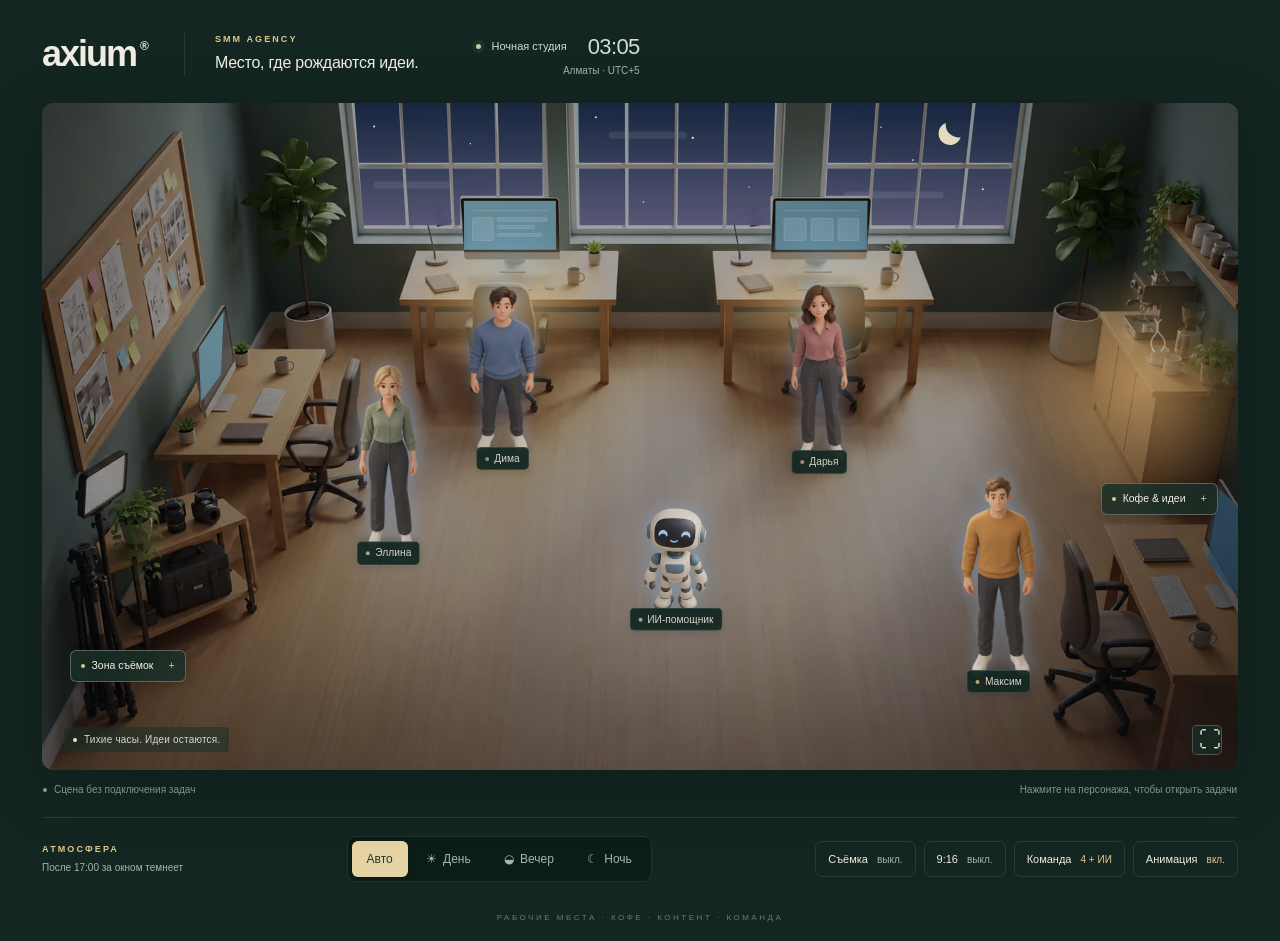
==== commit a37dab53: "Add files via upload" ====
--- a/showcase.html
+++ b/showcase.html
@@ -24,6 +24,67 @@
 @media(prefers-reduced-motion:reduce){*,*::before,*::after{animation:none!important;transition:none!important;scroll-behavior:auto!important}}
 .scene:fullscreen{width:min(100vw,calc(100vh * 1678 / 936));height:auto;aspect-ratio:1678/936;margin:auto}
 .scene::backdrop{background:#0d1c17}
+
+/* ── проекты на пробковой доске ── */
+.projects{position:absolute;left:3.5%;top:15.5%;width:12.6%;z-index:3;display:grid;gap:5%;
+  transform:skewY(7deg) rotate(-.6deg);transform-origin:left top;pointer-events:none;
+  filter:brightness(calc(1 - var(--night) * .22))}
+.pcard{background:#fffdf2;border-radius:3px;padding:7% 9%;box-shadow:0 2px 7px #0005;
+  border-left:4px solid var(--pc,#9aa88a);color:#2a3327;font-size:clamp(5px,.58vw,10px);line-height:1.3}
+.pcard b{display:block;font-weight:700;letter-spacing:-.2px;font-size:1.12em}
+.pcard span{display:block;color:#6d7a66;margin-top:2px}
+.pcard i{float:right;font-style:normal;font-weight:750;color:#8a6b2f}
+
+/* ── подсветка фигур ночью ── */
+.avatar img{filter:drop-shadow(0 0 calc(var(--night) * 9px) rgba(150,200,255,.5))}
+
+/* ── лента задач ── */
+.feed{display:none}
+.feed h3{font-size:9px;letter-spacing:2px;text-transform:uppercase;color:var(--gold);margin:0 0 9px;font-weight:650}
+.feed .row{display:block;text-decoration:none;background:#ffffff10;border:1px solid var(--line);
+  border-left:3px solid var(--c,#9aa88a);border-radius:8px;padding:8px 10px;margin-bottom:6px;font-size:12px;line-height:1.35}
+.feed .row.late{background:#c0523512;border-left-color:#d4785c}
+.feed .row small{display:block;color:var(--muted);font-size:10px;margin-top:3px}
+body.vertical .feed{display:block;margin-top:12px}
+body.shoot:not(.vertical) .feed{display:block;position:absolute;right:16px;top:16px;bottom:58px;width:25%;
+  overflow:hidden;background:#0e1f1ad9;backdrop-filter:blur(9px);border:1px solid var(--line);
+  border-radius:11px;padding:14px;z-index:5}
+
+/* ── события ── */
+.toasts{position:absolute;left:16px;bottom:54px;z-index:6;display:grid;gap:7px;pointer-events:none}
+.toast{background:#17302aeb;border:1px solid #ffffff2b;border-left:3px solid var(--gold);
+  border-radius:8px;padding:8px 12px;font-size:11px;animation:toastIn .45s both;max-width:300px}
+.toast b{display:block;color:var(--gold);font-size:9px;letter-spacing:1.4px;text-transform:uppercase;margin-bottom:2px}
+@keyframes toastIn{from{opacity:0;transform:translateY(10px)}to{opacity:1;transform:none}}
+
+/* ── вертикальный режим 9:16 ── */
+body.vertical .app{max-width:min(100vw, calc(100vh * 9 / 16));padding:18px 14px 8px}
+body.vertical .header{gap:14px;margin-bottom:14px}
+body.vertical .wordmark{font-size:26px}
+body.vertical .heading{border:0;padding:0}
+body.vertical h1{font-size:12px}
+body.vertical .kpi,body.vertical .footnote,body.vertical .under-scene{display:none}
+body.vertical .controls{padding:12px 0;gap:10px;flex-wrap:wrap}
+body.vertical .scene{aspect-ratio:1678/936}
+body.vertical .app{height:100vh;display:flex;flex-direction:column}
+body.vertical .office{flex:1;min-height:0;display:flex;flex-direction:column}
+body.vertical .office .scene{flex:none}
+body.vertical .projects,body.vertical .hotspot,body.vertical .scene-caption,body.vertical .expand{display:none}
+body.vertical .feed{flex:1;min-height:0;display:flex;flex-direction:column;margin-top:14px}
+body.vertical #feedBody{flex:1;min-height:0;overflow:hidden;-webkit-mask-image:linear-gradient(180deg,#000 86%,transparent);mask-image:linear-gradient(180deg,#000 86%,transparent)}
+body.vertical .toasts{bottom:10px;left:10px}
+.pchips{display:none;gap:6px;flex-wrap:wrap;margin-top:12px}
+body.vertical .pchips{display:flex}
+.pchip{display:flex;align-items:center;gap:6px;border:1px solid var(--line);border-radius:999px;
+  padding:5px 11px;font-size:11px;background:#ffffff0a}
+.pchip i{width:6px;height:6px;border-radius:50%;background:var(--pc,#9aa88a)}
+.pchip b{font-weight:700;color:var(--gold)}
+body.shoot .control-title,body.shoot .segmented,body.shoot .footnote,body.shoot .under-scene{display:none}
+body.shoot .controls{border:0;padding:8px 0;opacity:.3;transition:opacity .3s}
+body.shoot:not(.vertical) .app{height:100vh;display:flex;flex-direction:column;justify-content:center;padding:12px 24px}
+body.shoot:not(.vertical) .office{width:fit-content;margin:0 auto}
+body.shoot:not(.vertical) .scene{height:min(calc(100vh - 150px), calc((100vw - 48px) * 936 / 1678));width:auto;margin:0 auto}
+body.shoot .controls:hover{opacity:1}
 
 </style>
   
@@ -70,11 +131,15 @@
       </svg>
       <div class="room-shade" aria-hidden="true"></div>
       <div class="people" id="people"></div>
+      <div class="projects" id="projects"></div>
+      <div class="toasts" id="toasts"></div>
       <button class="hotspot coffee" data-zone="coffee" aria-label="Открыть зону кофе"><span class="zone-dot"></span><span>Кофе & идеи</span><span class="plus">+</span></button>
       <button class="hotspot gear" data-zone="gear" aria-label="Открыть зону съёмок"><span class="zone-dot"></span><span>Зона съёмок</span><span class="plus">+</span></button>
       <div class="scene-caption"><span class="small-dot"></span><span id="sceneCaption">Студия в своём ритме</span></div>
       <button class="expand" id="fullscreen" aria-label="Открыть офис на весь экран" title="На весь экран">⛶</button>
     </div>
+    <div class="pchips" id="pchips"></div>
+    <div class="feed" id="feed"><h3>Сегодня в работе</h3><div id="feedBody"></div></div>
     <div class="under-scene"><span><span class="status-dot"></span><span id="connection">Сцена без подключения задач</span></span><span>Нажмите на персонажа, чтобы открыть задачи</span></div>
   </section>
 
@@ -83,7 +148,7 @@
     <div class="segmented" role="group" aria-label="Освещение офиса">
       <button data-mode="auto" aria-pressed="true">Авто</button><button data-mode="day" aria-pressed="false"><span aria-hidden="true">☀</span> День</button><button data-mode="evening" aria-pressed="false"><span aria-hidden="true">◒</span> Вечер</button><button data-mode="night" aria-pressed="false"><span aria-hidden="true">☾</span> Ночь</button>
     </div>
-    <div class="view-controls"><button class="icon-control" id="teamToggle" aria-pressed="true">Команда <span id="teamCount">4 + ИИ</span></button><button class="icon-control" id="motionToggle" aria-pressed="true">Анимация <span id="motionState">вкл.</span></button></div>
+    <div class="view-controls"><button class="icon-control" id="shootToggle" aria-pressed="false">Съёмка <span id="shootState">выкл.</span></button><button class="icon-control" id="vertToggle" aria-pressed="false">9:16 <span id="vertState">выкл.</span></button><button class="icon-control" id="teamToggle" aria-pressed="true">Команда <span id="teamCount">4 + ИИ</span></button><button class="icon-control" id="motionToggle" aria-pressed="true">Анимация <span id="motionState">вкл.</span></button></div>
   </footer>
   <p class="footnote">Рабочие места · кофе · контент · команда</p>
 </main>
@@ -193,7 +258,8 @@
     clearTimeout(motionTimer);clearTimeout(returnTimer);clearTimeout(walkTimer);
     members.forEach(m=>{m.el.classList.remove('walking');home(m);});
   }
-  function scheduleWalk() { clearTimeout(motionTimer);if(activeMotion)motionTimer=setTimeout(walk,14000); }
+  let walkDelay=14000;
+  function scheduleWalk() { clearTimeout(motionTimer);if(activeMotion)motionTimer=setTimeout(walk,walkDelay); }
   function walk() {
     if(!activeMotion || !$('panel').hidden) {scheduleWalk();return;}
     const m=members[travelerIndex++ % members.length];
@@ -221,6 +287,105 @@
   document.addEventListener('visibilitychange',()=>{updateLight();updateMotion();});
   $('fullscreen').addEventListener('click',async()=>{try {if(document.fullscreenElement)await document.exitFullscreen();else await $('scene').requestFullscreen();}catch {$('announcement').textContent='Полноэкранный режим недоступен в этом браузере';}});
   if(!document.fullscreenEnabled) $('fullscreen').hidden=true;
+
+
+  // ── цвета проектов ──
+  const PROJ={'Призвание':'#9b8cff','Cosmica':'#e58fae','Racing Stars':'#e0a06a','Общее':'#9aa88a'};
+  const MON=['янв','фев','мар','апр','мая','июн','июл','авг','сен','окт','ноя','дек'];
+  const dueShort=t=>t.due?(+String(t.due).slice(8,10))+' '+MON[+String(t.due).slice(5,7)-1]:'без срока';
+  const byUrg=(a,b)=>((a.status==='overdue'?0:1)-(b.status==='overdue'?0:1))||String(a.due||'9').localeCompare(String(b.due||'9'));
+
+  function renderProjects(){
+    const box=$('projects'), chips=$('pchips'); if(!box||!chips) return;
+    chips.replaceChildren();
+    if(!data){box.replaceChildren();return;}
+    const live=data.items.filter(t=>t.status!=='waiting'&&t.status!=='done');
+    const order=['Призвание','Cosmica','Racing Stars'];
+    box.replaceChildren();
+    for(const name of order){
+      const mine=live.filter(t=>t.project===name).sort(byUrg);
+      if(!mine.length) continue;
+      const late=mine.filter(t=>t.status==='overdue').length;
+      const el=document.createElement('div'); el.className='pcard';
+      el.style.setProperty('--pc',PROJ[name]||'#9aa88a');
+      el.innerHTML='<i>'+mine.length+'</i><b>'+name+'</b><span>'+
+        (late?late+' просрочено · ':'')+'ближайшее '+dueShort(mine[0])+'</span>';
+      box.append(el);
+      const chip=document.createElement('div'); chip.className='pchip';
+      chip.style.setProperty('--pc',PROJ[name]||'#9aa88a');
+      chip.innerHTML='<i></i><span></span><b></b>';
+      chip.querySelector('span').textContent=name;
+      chip.querySelector('b').textContent=mine.length;
+      chips.append(chip);
+    }
+  }
+
+  function renderFeed(){
+    const box=$('feedBody'); if(!box) return;
+    box.replaceChildren();
+    if(!data){const d=document.createElement('div');d.className='row';d.textContent='Задачи не подключены';box.append(d);return;}
+    const live=data.items.filter(t=>t.status==='week'||t.status==='overdue').sort(byUrg).slice(0,8);
+    if(!live.length){const d=document.createElement('div');d.className='row';d.textContent='На ближайшую неделю пусто';box.append(d);return;}
+    for(const t of live){
+      const url=safeTaskUrl(t.url);
+      const el=document.createElement(url?'a':'div');
+      el.className='row'+(t.status==='overdue'?' late':'');
+      if(url){el.href=url;el.target='_blank';el.rel='noopener noreferrer';}
+      el.style.setProperty('--c',PROJ[t.project]||'#9aa88a');
+      const b=document.createElement('div'); b.textContent=t.title||'Задача';
+      const sm=document.createElement('small');
+      sm.textContent=[t.owner||'ничья',t.project,t.status==='overdue'?'просрочено':dueShort(t)].filter(Boolean).join(' · ');
+      el.append(b,sm); box.append(el);
+    }
+  }
+
+  // ── события: сравниваем прошлую и новую загрузку ──
+  let snapshot=null;
+  function diffEvents(next){
+    const now=new Map(next.items.map(t=>[t.id,t]));
+    if(!snapshot){snapshot=now;return [];}
+    const out=[];
+    for(const [id,t] of now) if(!snapshot.has(id)) out.push(['Новая задача',t.title]);
+    for(const [id,t] of snapshot) if(!now.has(id)) out.push(['Закрыто',t.title]);
+    for(const [id,t] of now){const was=snapshot.get(id);
+      if(was&&was.status!=='overdue'&&t.status==='overdue') out.push(['Просрочено',t.title]);}
+    snapshot=now; return out.slice(0,3);
+  }
+  function toast(kind,text){
+    const box=$('toasts'); if(!box) return;
+    const el=document.createElement('div'); el.className='toast';
+    el.innerHTML='<b></b><span></span>';
+    el.querySelector('b').textContent=kind; el.querySelector('span').textContent=text||'';
+    box.append(el);
+    setTimeout(()=>{el.style.transition='opacity .4s';el.style.opacity='0';setTimeout(()=>el.remove(),450);},7000);
+  }
+
+  // ── режимы съёмки и 9:16 ──
+  let shoot=readSetting('axium-studio-shoot','off')==='on';
+  let vertical=readSetting('axium-studio-vertical','off')==='on';
+  let modeBeforeShoot=null;
+  function applyModes(){
+    document.body.classList.toggle('shoot',shoot);
+    document.body.classList.toggle('vertical',vertical);
+    $('shootToggle').setAttribute('aria-pressed',String(shoot));
+    $('shootState').textContent=shoot?'вкл.':'выкл.';
+    $('vertToggle').setAttribute('aria-pressed',String(vertical));
+    $('vertState').textContent=vertical?'вкл.':'выкл.';
+    walkDelay=shoot?4000:14000;
+    const mx=members.find(m=>m.id==='maxim');
+    if(mx){mx.x=shoot?62:80; if(!mx.el.classList.contains('walking')) home(mx);}
+    clearTimeout(motionTimer); if(activeMotion) scheduleWalk();
+    renderFeed();
+  }
+  $('shootToggle').addEventListener('click',()=>{
+    shoot=!shoot; saveSetting('axium-studio-shoot',shoot?'on':'off');
+    if(shoot){modeBeforeShoot=mode;mode='night';}
+    else if(modeBeforeShoot){mode=modeBeforeShoot;modeBeforeShoot=null;}
+    saveSetting('axium-studio-light',mode); updateLight(); applyModes();
+  });
+  $('vertToggle').addEventListener('click',()=>{
+    vertical=!vertical; saveSetting('axium-studio-vertical',vertical?'on':'off'); applyModes();
+  });
 
   function openPanel(title,intro,eyebrow) {
     lastFocus=document.activeElement;$('panelTitle').textContent=title;$('panelIntro').textContent=intro;$('panelEyebrow').textContent=eyebrow;
@@ -272,6 +437,8 @@
       $('kWeek').textContent=live.filter(t=>t.status==='week'||t.status==='overdue').length;
       $('kPool').textContent=live.filter(t=>t.status==='noDate'||t.status==='later').length;
       $('kpi').hidden=false;
+      for(const [kind,text] of diffEvents(next)) toast(kind,text);
+      renderProjects(); renderFeed();
       for(const m of members){if(m.robot)continue;const c=tasksFor(data.items,m.match||m.name).length;
         const lab=m.el.querySelector('.avatar-label');
         if(lab&&!lab.querySelector('u')){const u=document.createElement('u');u.className='cnt';lab.append(u);}
@@ -281,7 +448,7 @@
   }
   if(key)$('connection').textContent='Подключаем задачи…';
   $('roomImage').addEventListener('error',()=>{$('connection').textContent='Не удалось загрузить изображение офиса. Обновите страницу.';});
-  updateLight();updateMotion();loadTasks();
+  updateLight();updateMotion();applyModes();loadTasks();
   setInterval(updateLight,15000);
   setInterval(()=>{if(!document.hidden)loadTasks();},300000);
 }
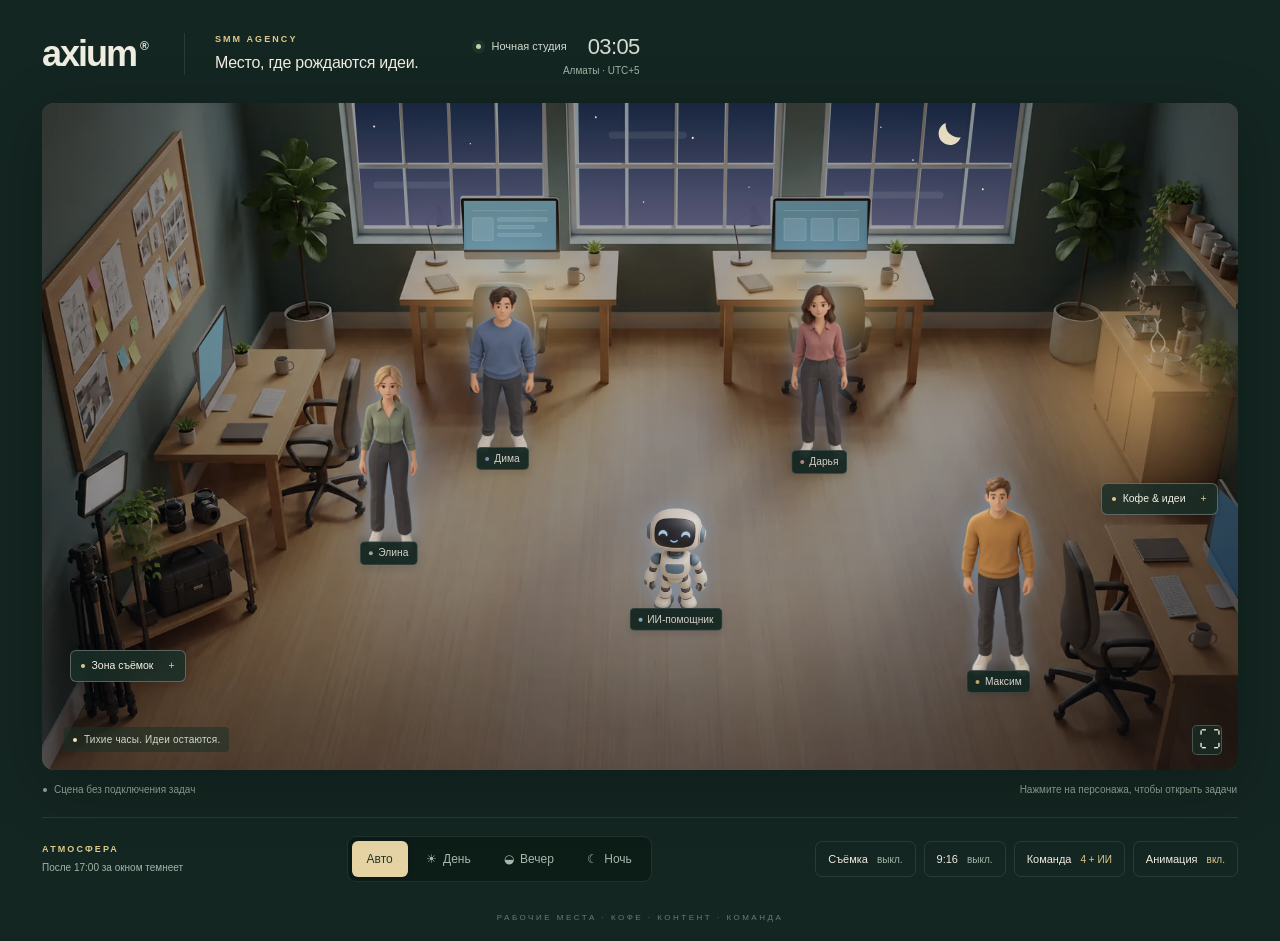
==== commit 55781ba9: "Add files via upload" ====
--- a/showcase.html
+++ b/showcase.html
@@ -208,7 +208,7 @@
   const members = [
     {id:'dima', name:'Дима', match:['Дмитрий','Дима'], color:'#8aabc7', x:38.5, y:52, size:17},
     {id:'darya', name:'Дарья', match:['Дарья','Даша'], color:'#ce9b9b', x:65, y:52.5, size:17},
-    {id:'ellina', name:'Эллина', match:['Элина','Эллина'], color:'#b9c39e', x:29, y:66, size:18},
+    {id:'ellina', name:'Элина', match:['Элина','Эллина'], color:'#b9c39e', x:29, y:66, size:18},
     {id:'maxim', name:'Максим', match:['Максим'], color:'#e0bc7c', x:80, y:85, size:19.5},
     {id:'robot', name:'ИИ-помощник', color:'#9fc5d1', x:53, y:77, size:12, robot:true}
   ];
@@ -430,7 +430,9 @@
     try {
       const response=await fetch(API_URL+'?k='+encodeURIComponent(key),{signal:controller.signal,referrerPolicy:'no-referrer'});
       if(!response.ok)throw new Error('HTTP '+response.status);
-      const next=await response.json();if(next.error||!Array.isArray(next.items))throw new Error('Invalid board response');
+      const next=await response.json();
+      if(next&&next.error){connection='denied';$('connection').textContent='Ключ не подошёл · проверьте ?k= в адресе';return;}
+      if(!Array.isArray(next.items))throw new Error('Invalid board response');
       data=next;connection='connected';$('connection').textContent='Задачи подключены · обновление каждые 5 минут';
       const live=data.items.filter(t=>t.status!=='waiting');
       $('kHot').textContent=live.filter(t=>t.urgent||t.status==='overdue'||!(t.owners||[]).length).length;
@@ -443,7 +445,11 @@
         const lab=m.el.querySelector('.avatar-label');
         if(lab&&!lab.querySelector('u')){const u=document.createElement('u');u.className='cnt';lab.append(u);}
         const u=lab&&lab.querySelector('u');if(u)u.textContent=c?String(c):'';}
-    }catch{connection='error';$('connection').textContent=data?'Не удалось обновить · показаны последние задачи':'Нет связи с доской · офис работает';}
+    }catch(err){connection='error';
+      const why=String(err&&err.message||err);
+      const hint=location.protocol==='file:'?'страница открыта как файл — нужен адрес на github.io'
+        :why.includes('HTTP')?why:'сервер не ответил';
+      $('connection').textContent=data?'Не удалось обновить · показаны последние задачи':'Нет связи с доской · '+hint;}
     finally{clearTimeout(timeout);loading=false;if(activePerson)renderPersonTasks(activePerson);}
   }
   if(key)$('connection').textContent='Подключаем задачи…';
